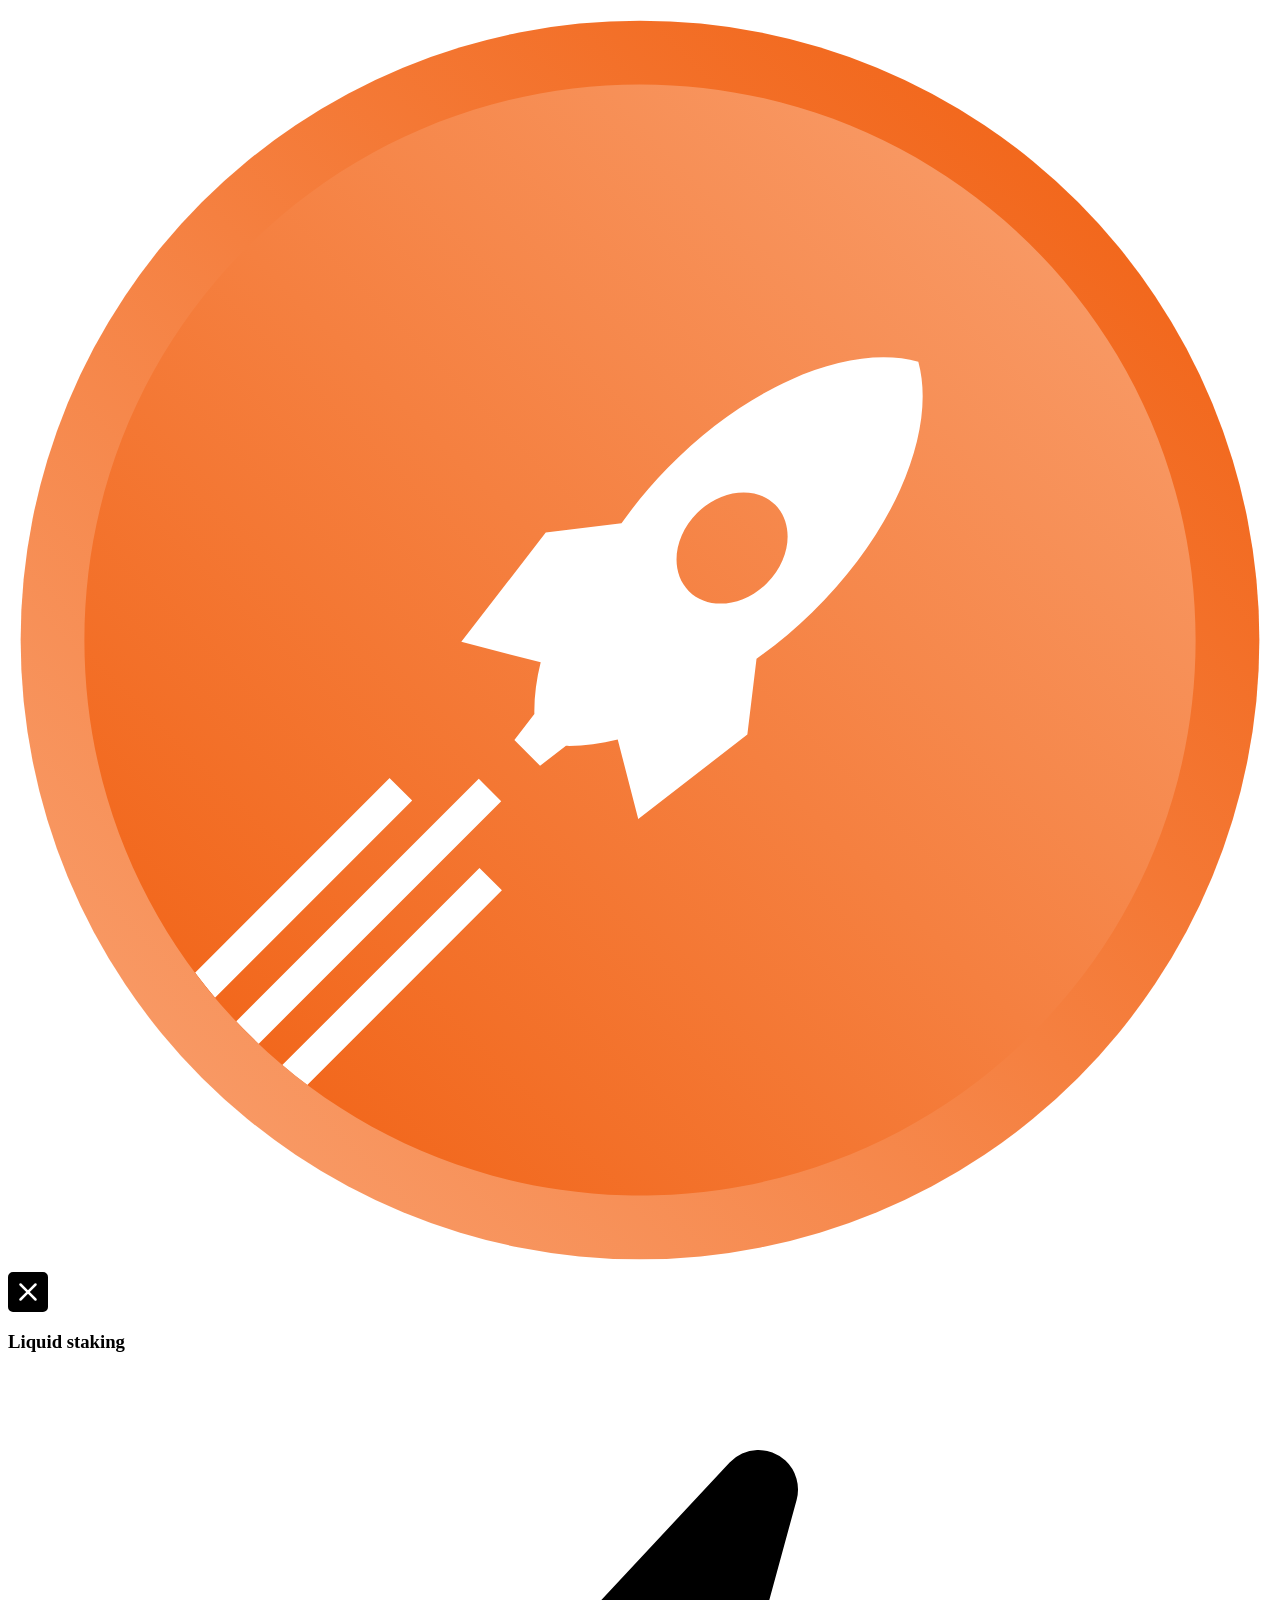
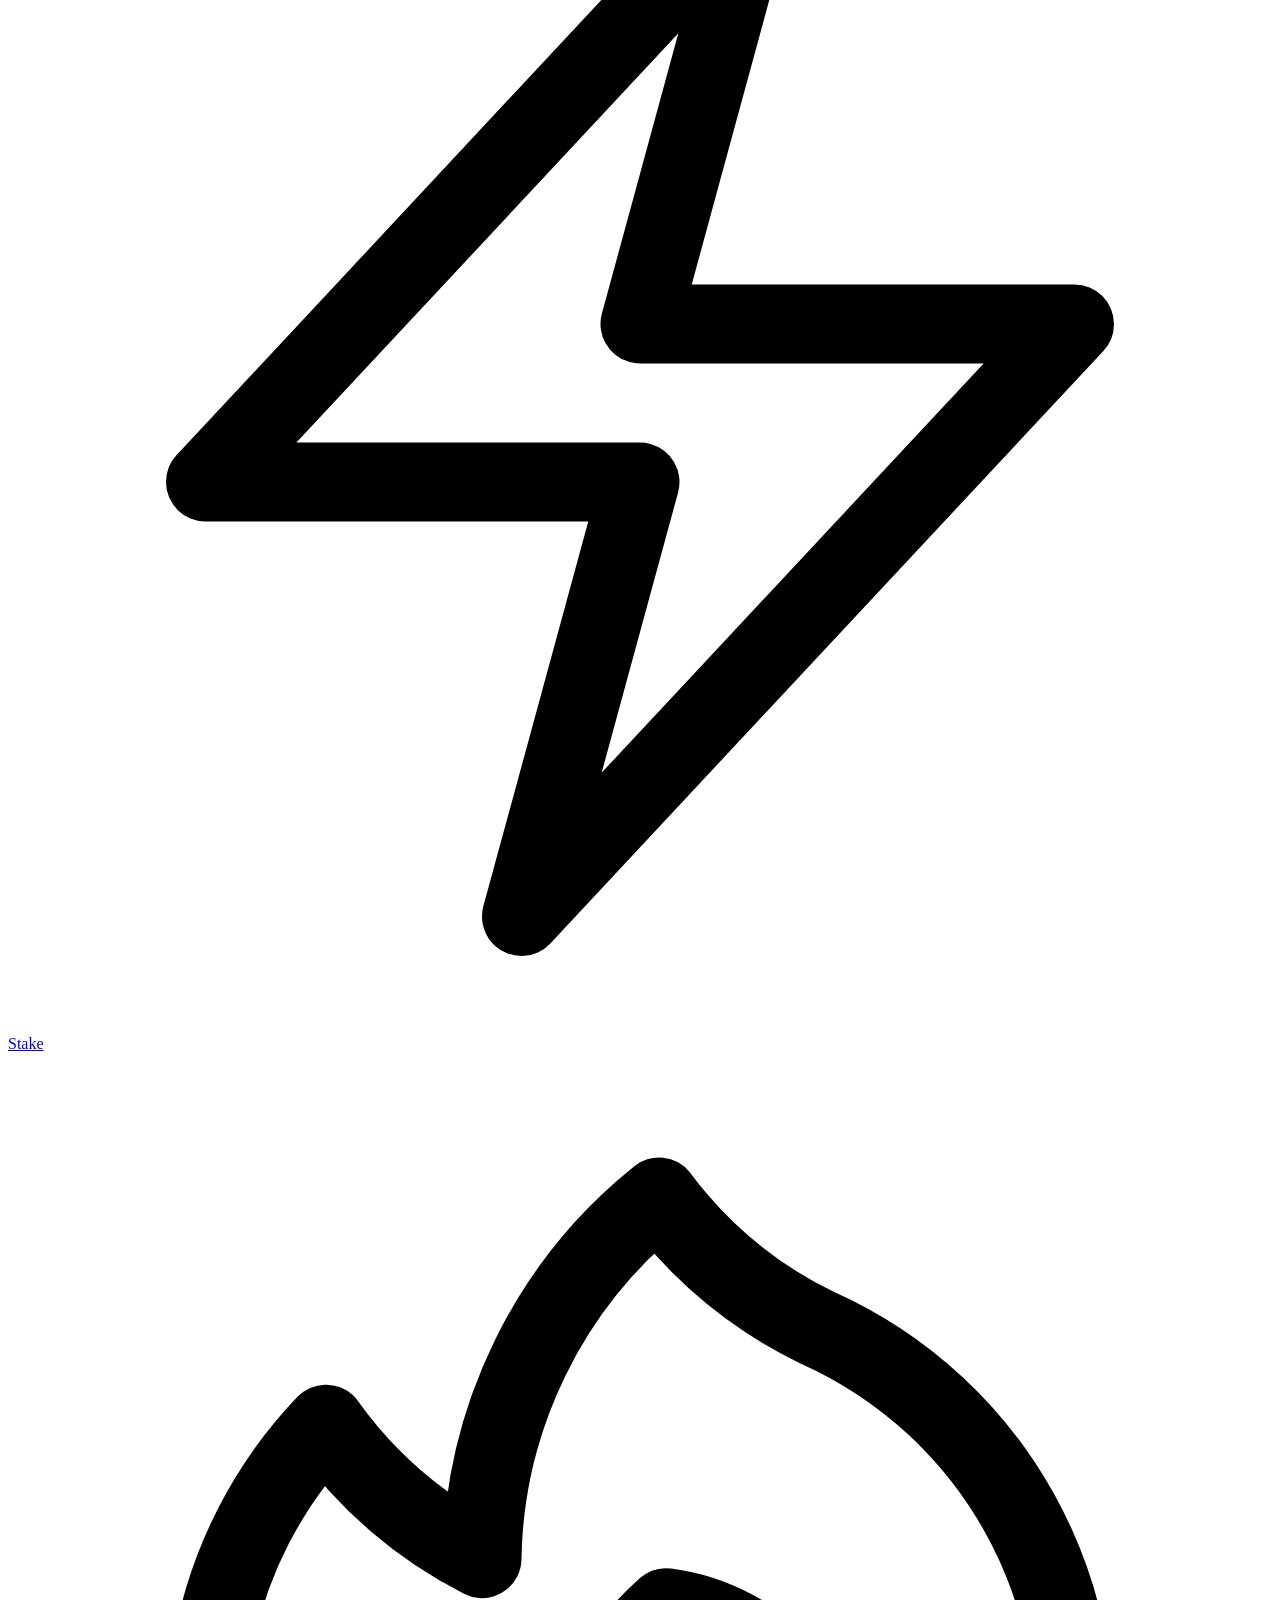
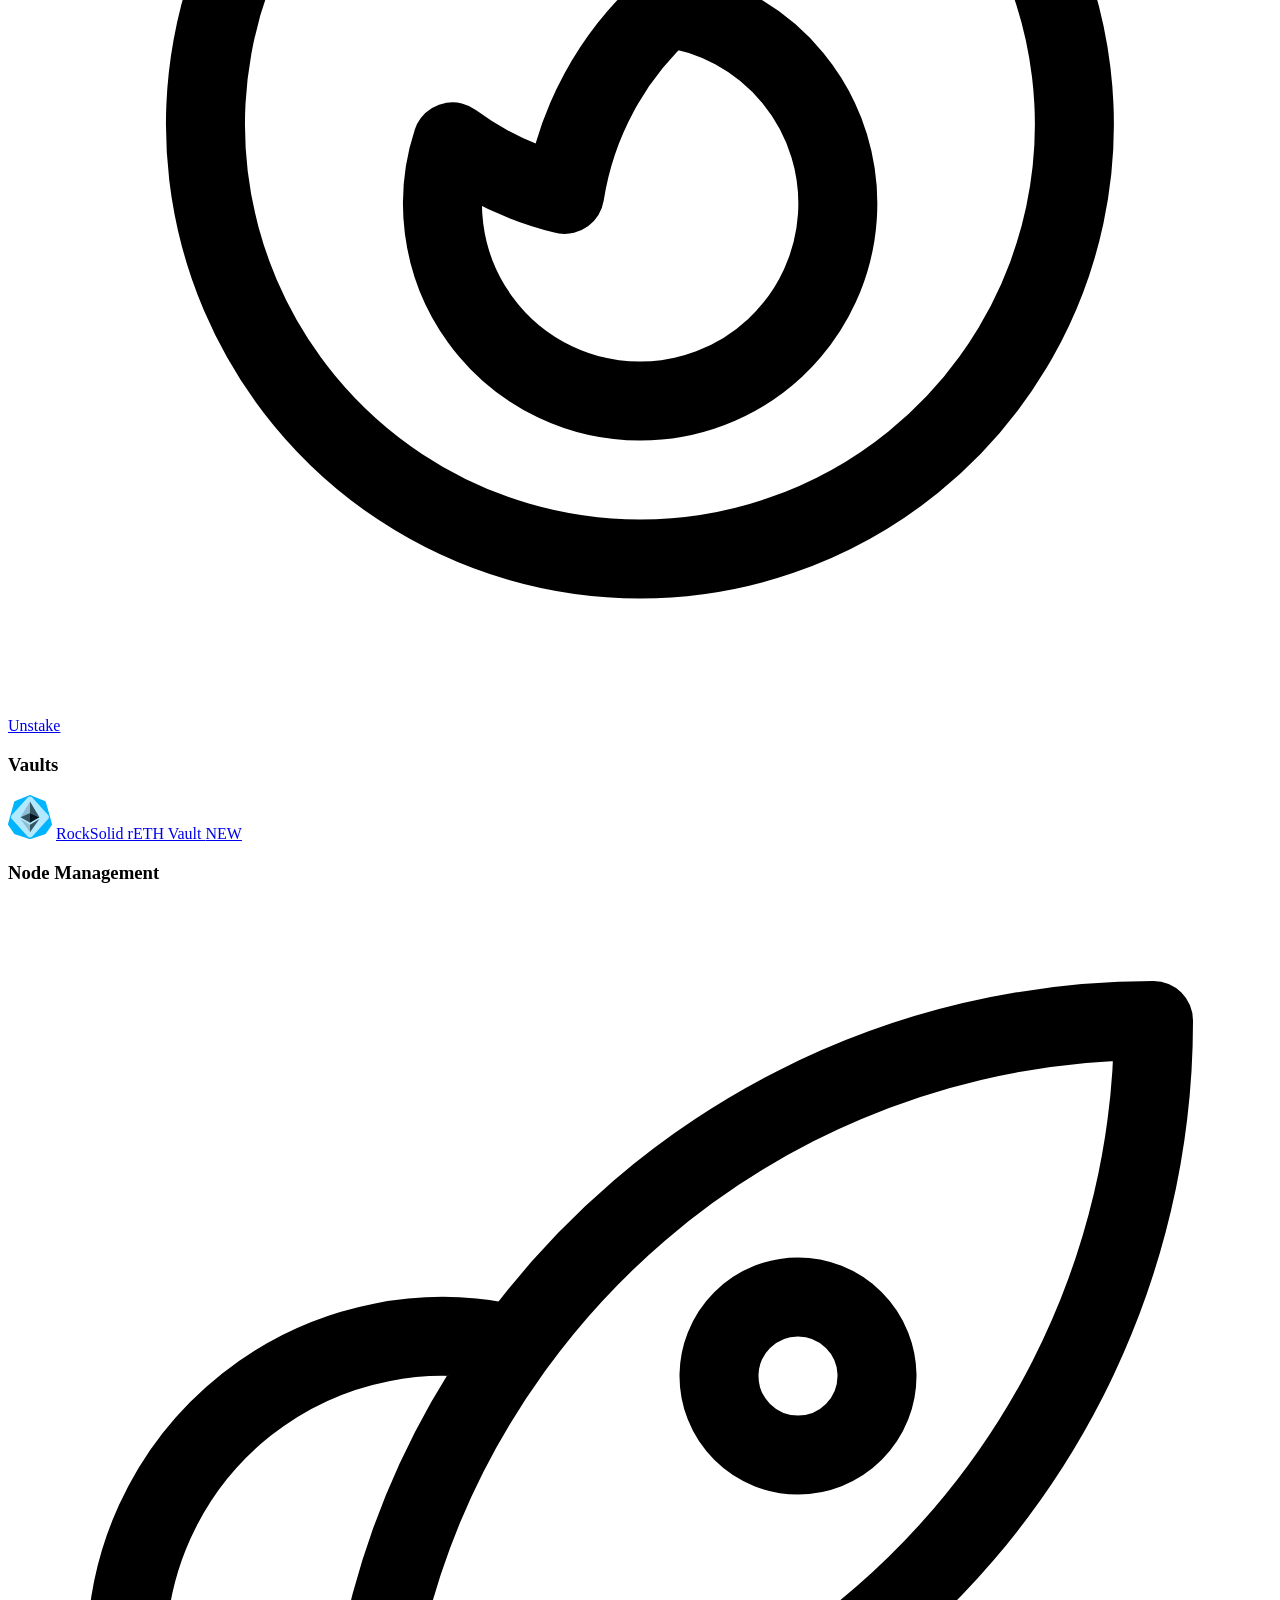
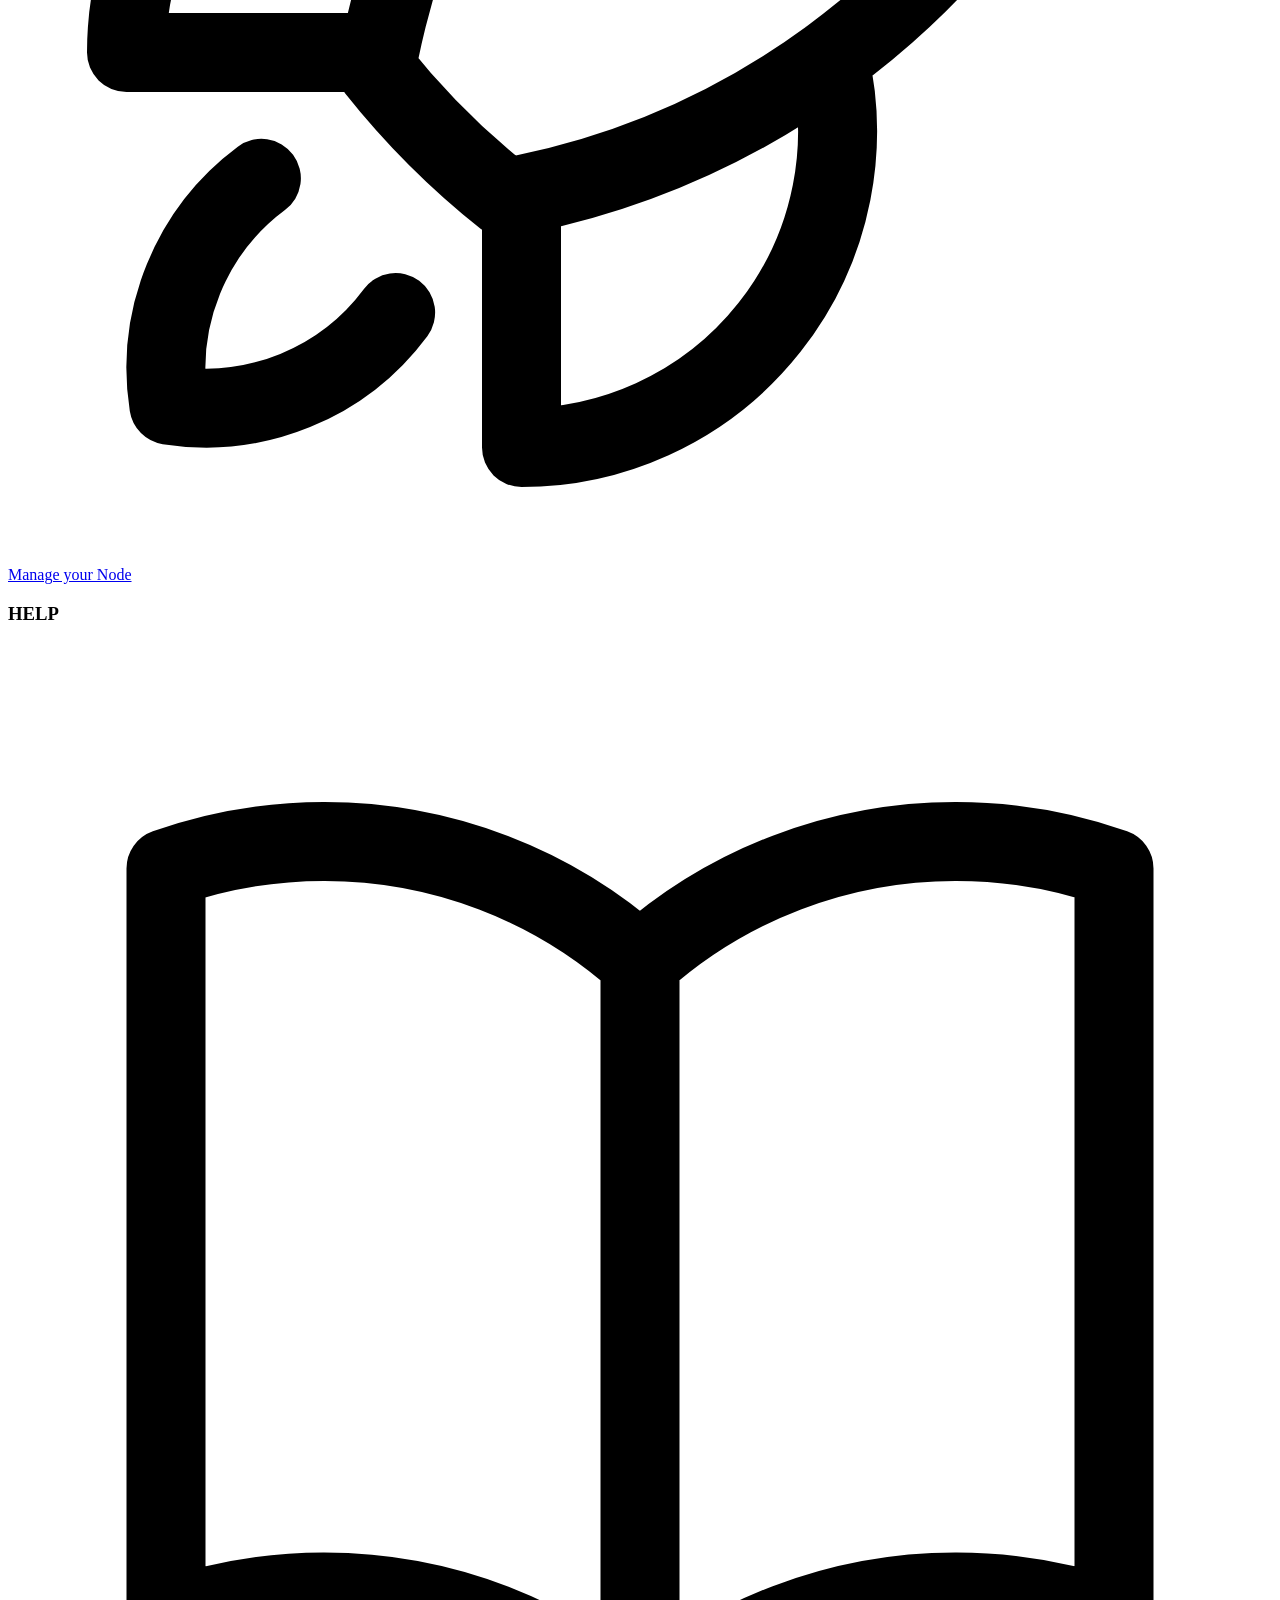
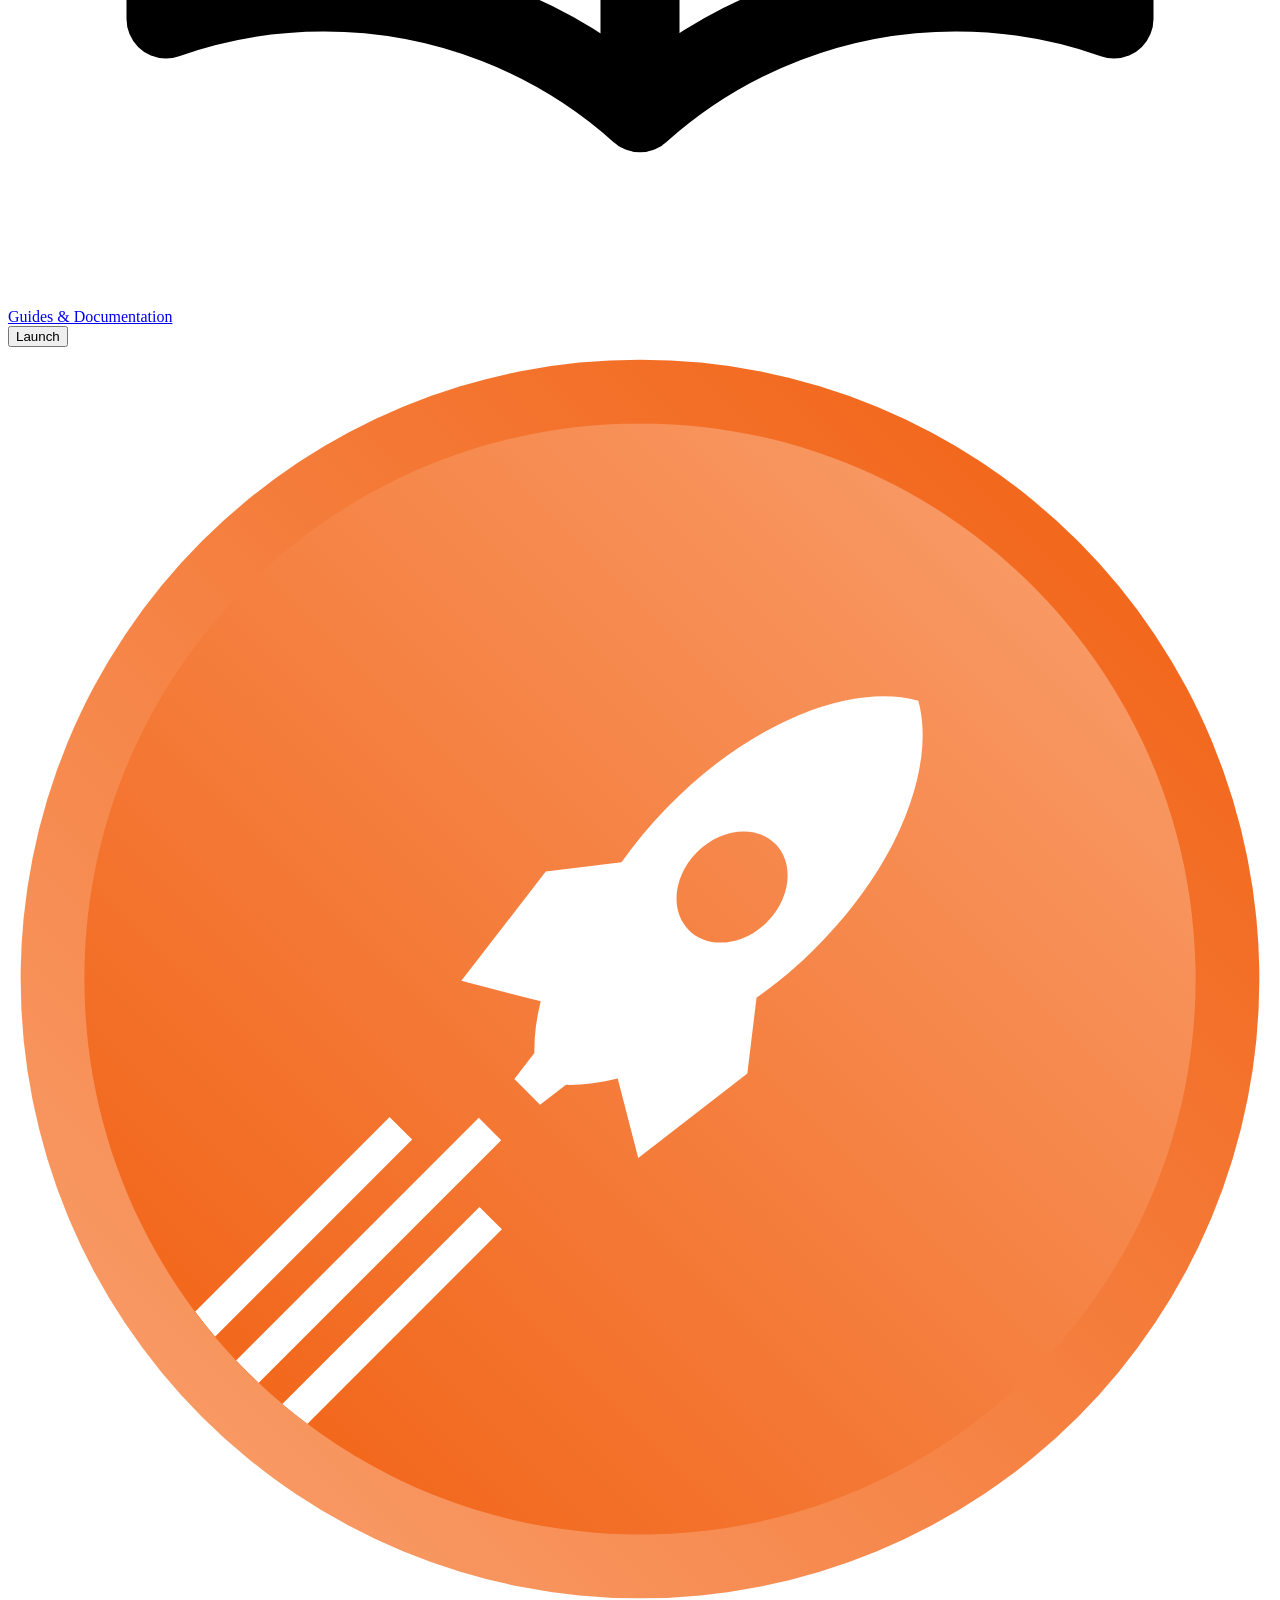
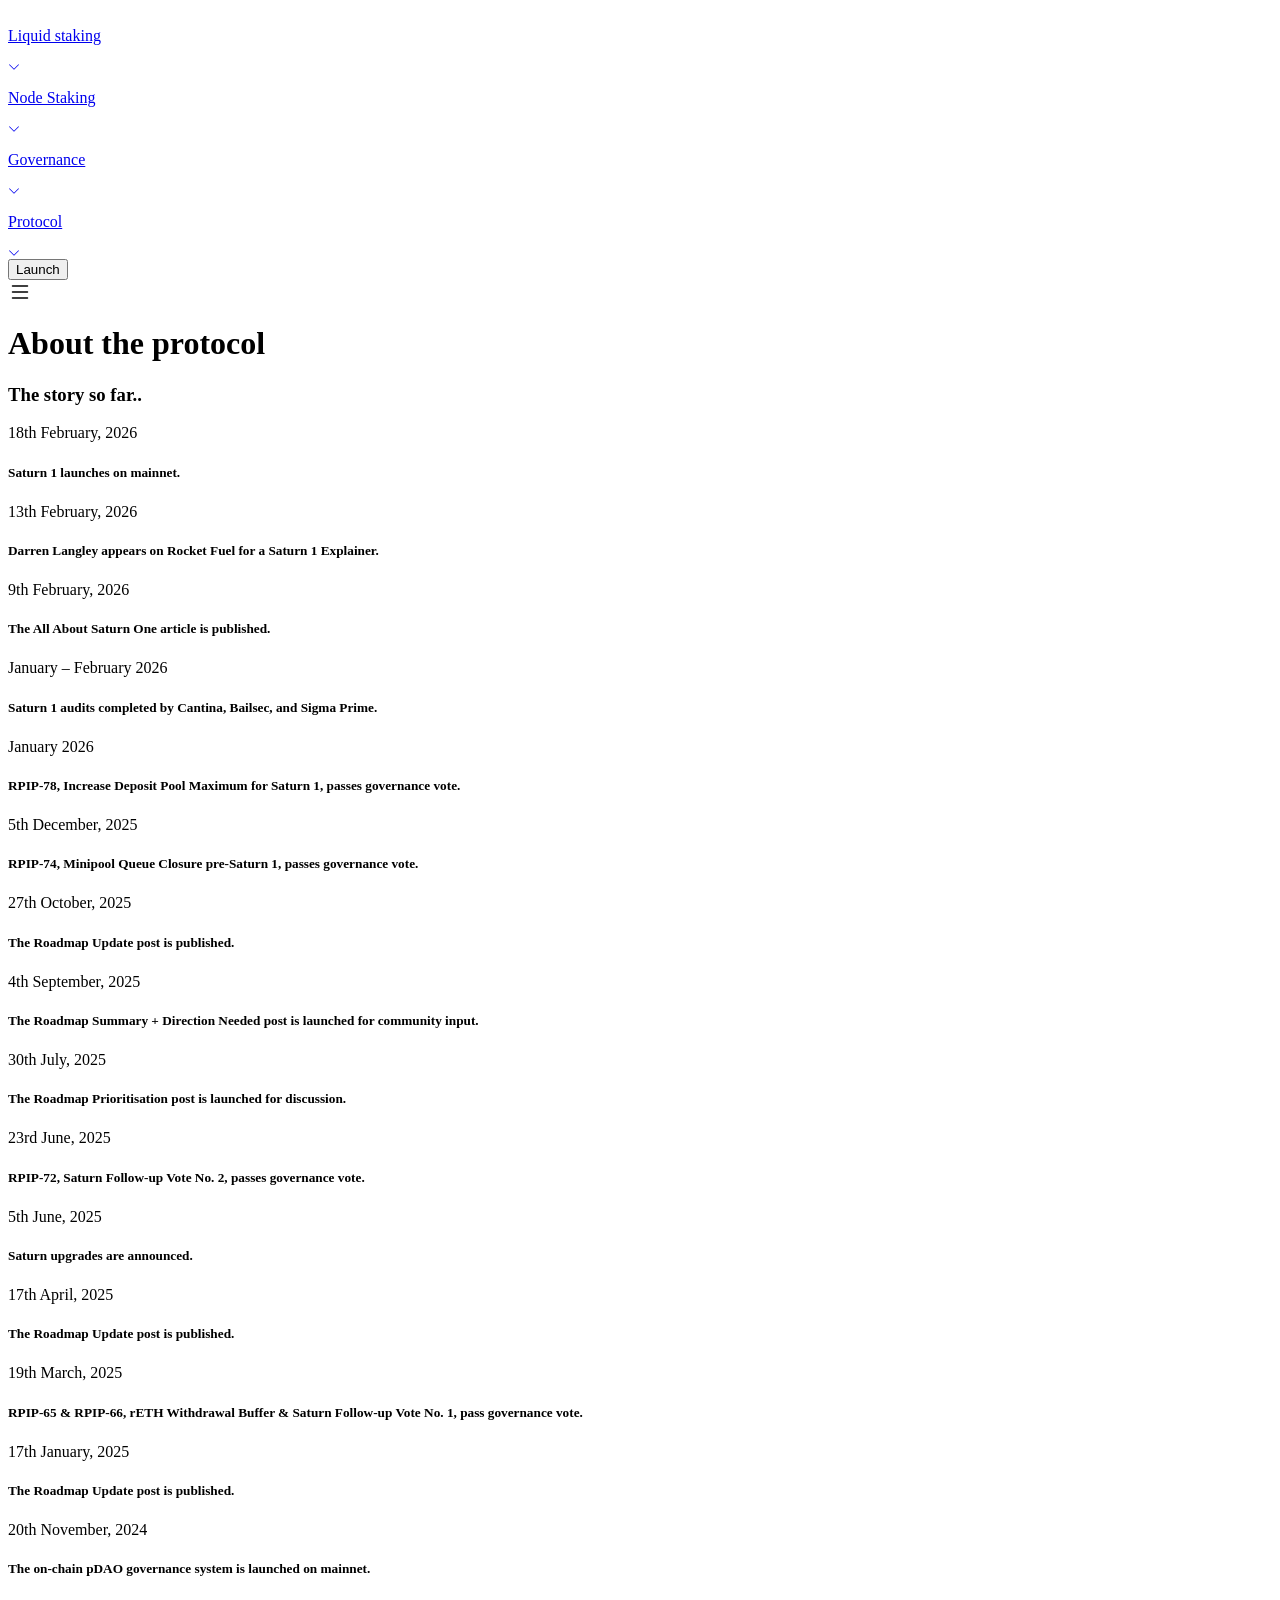
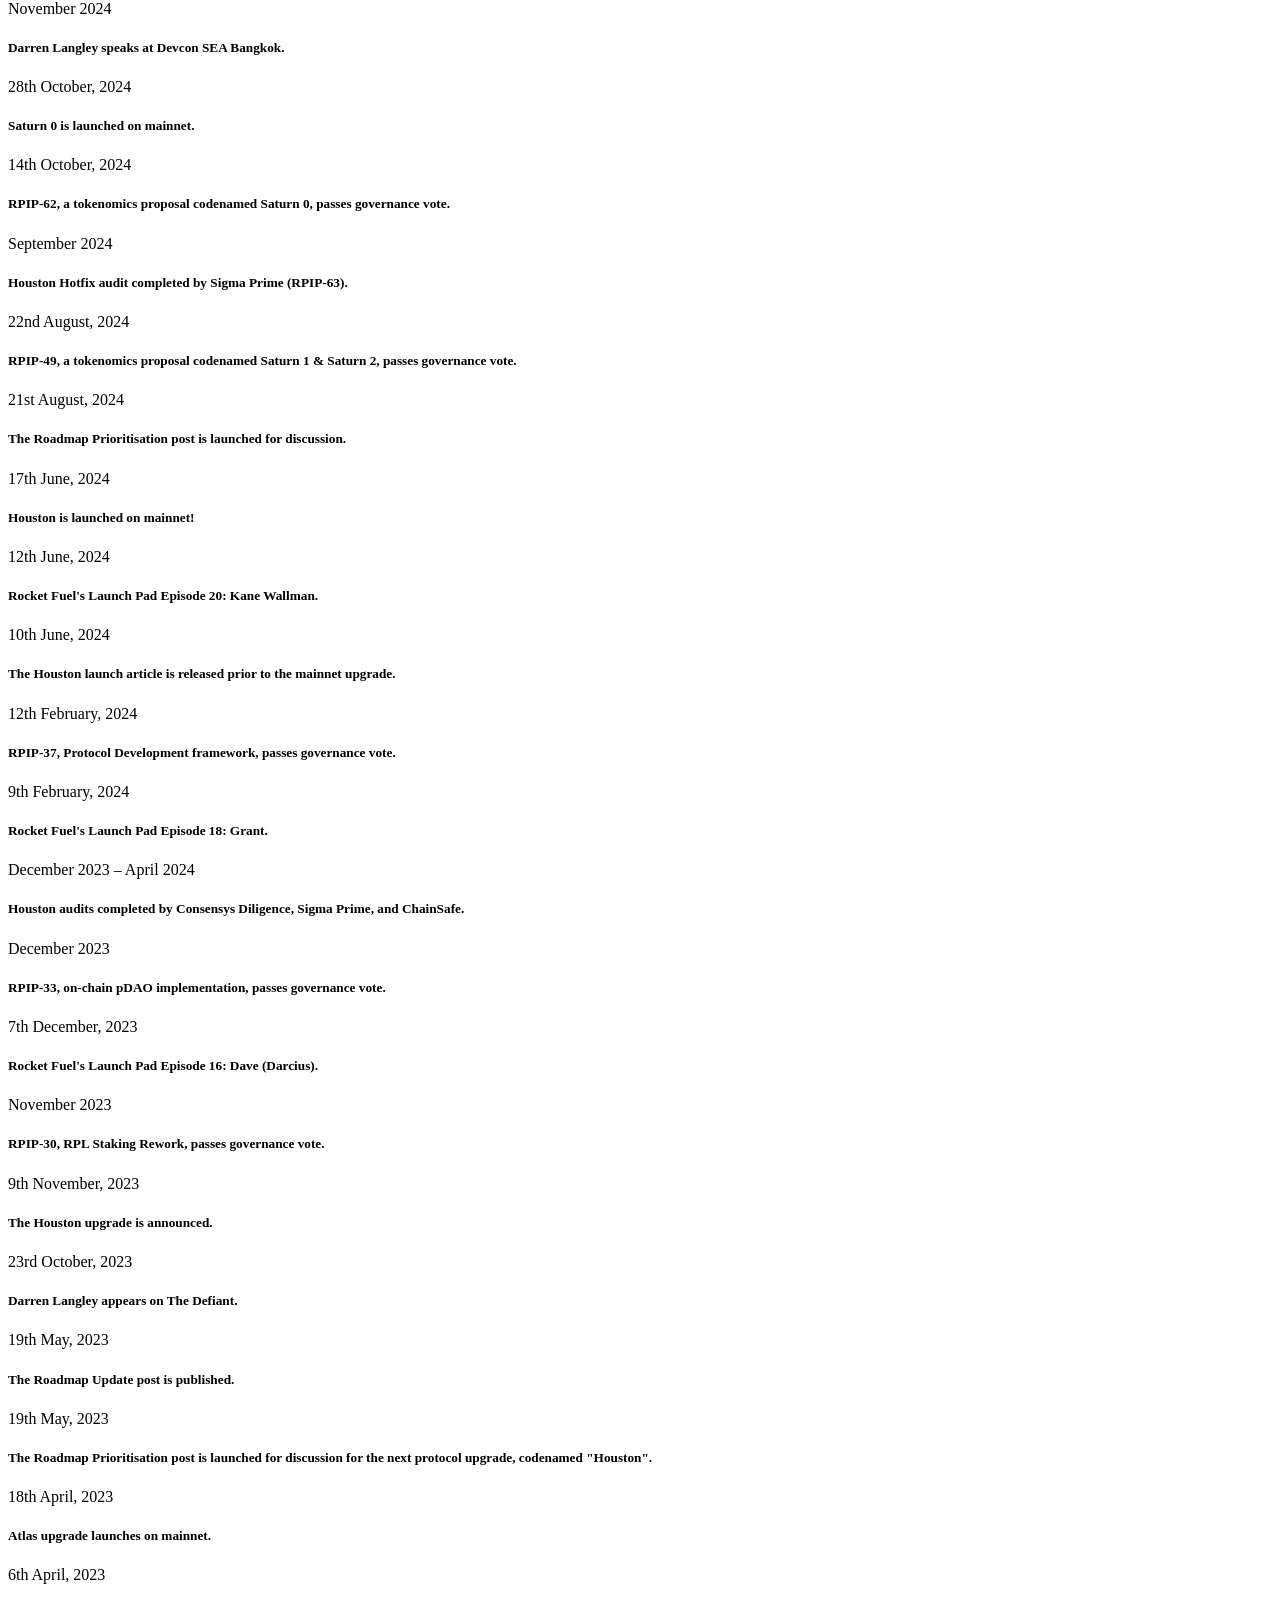
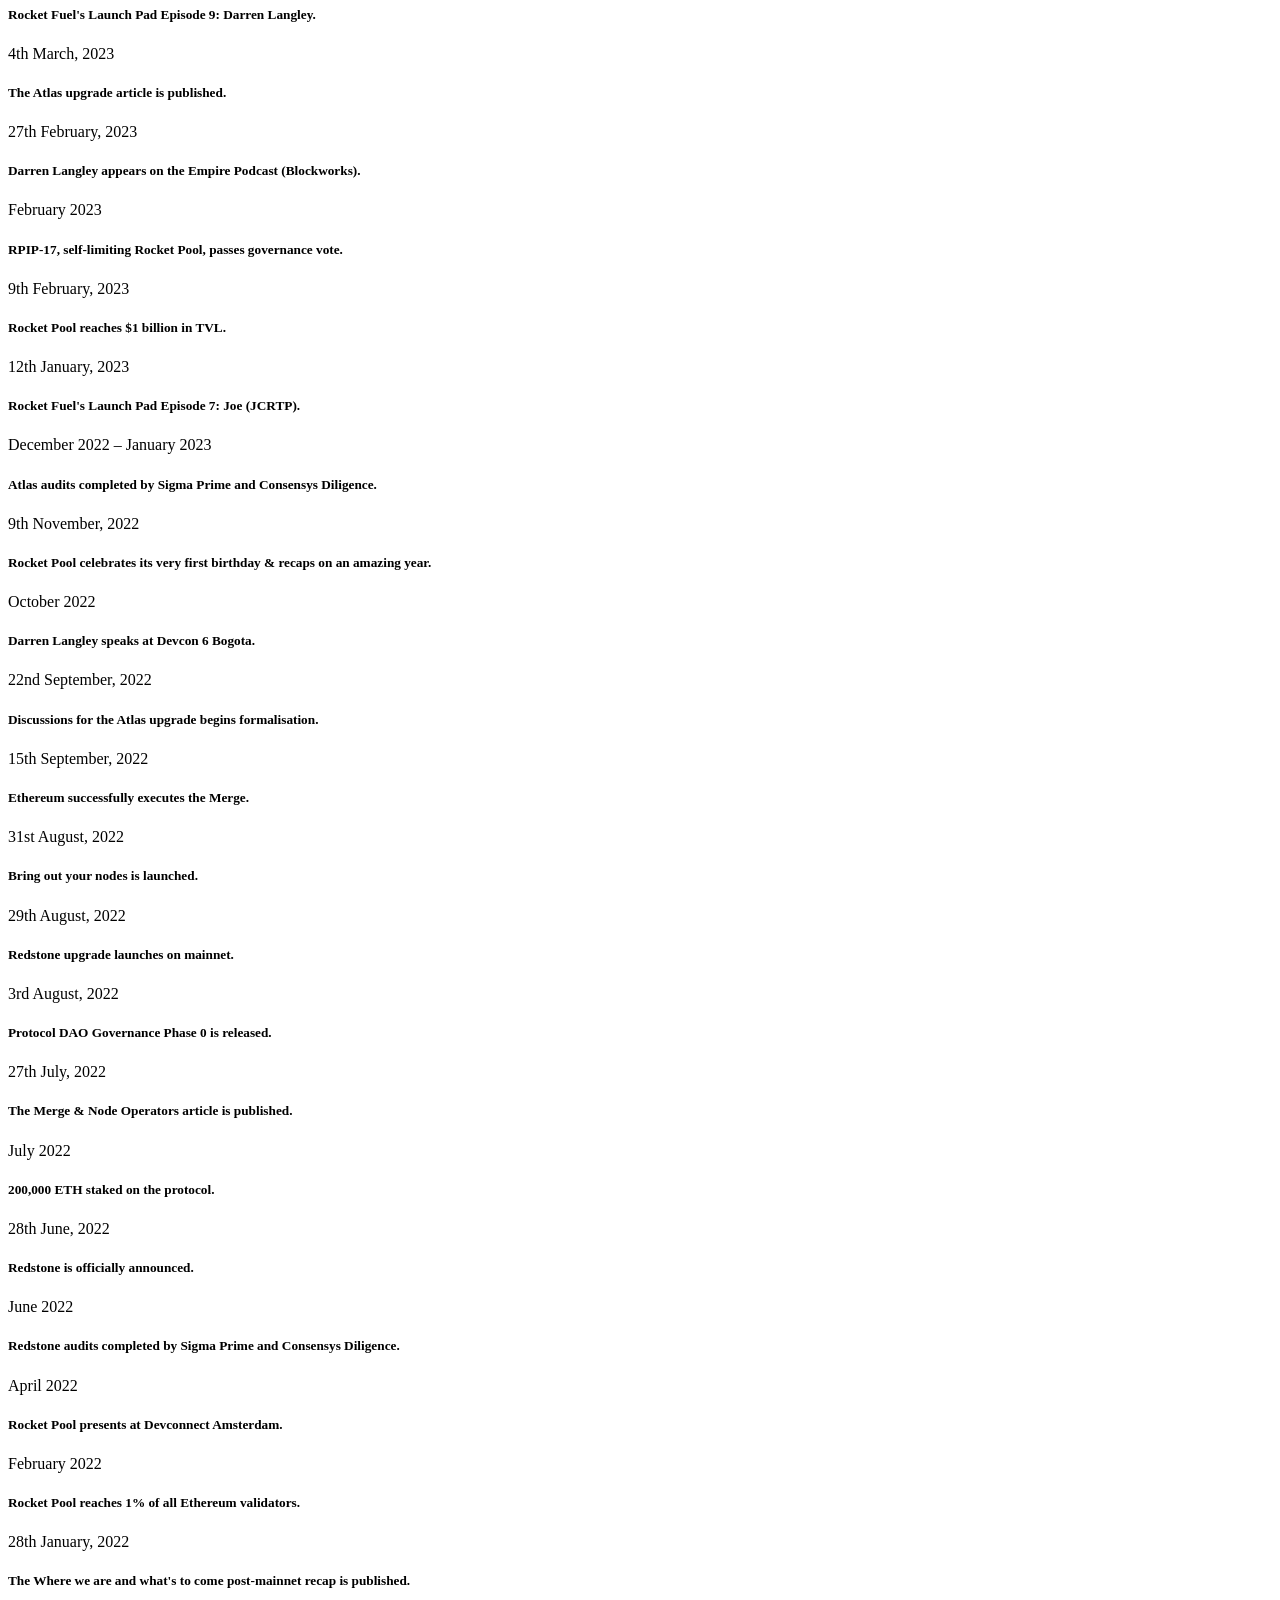
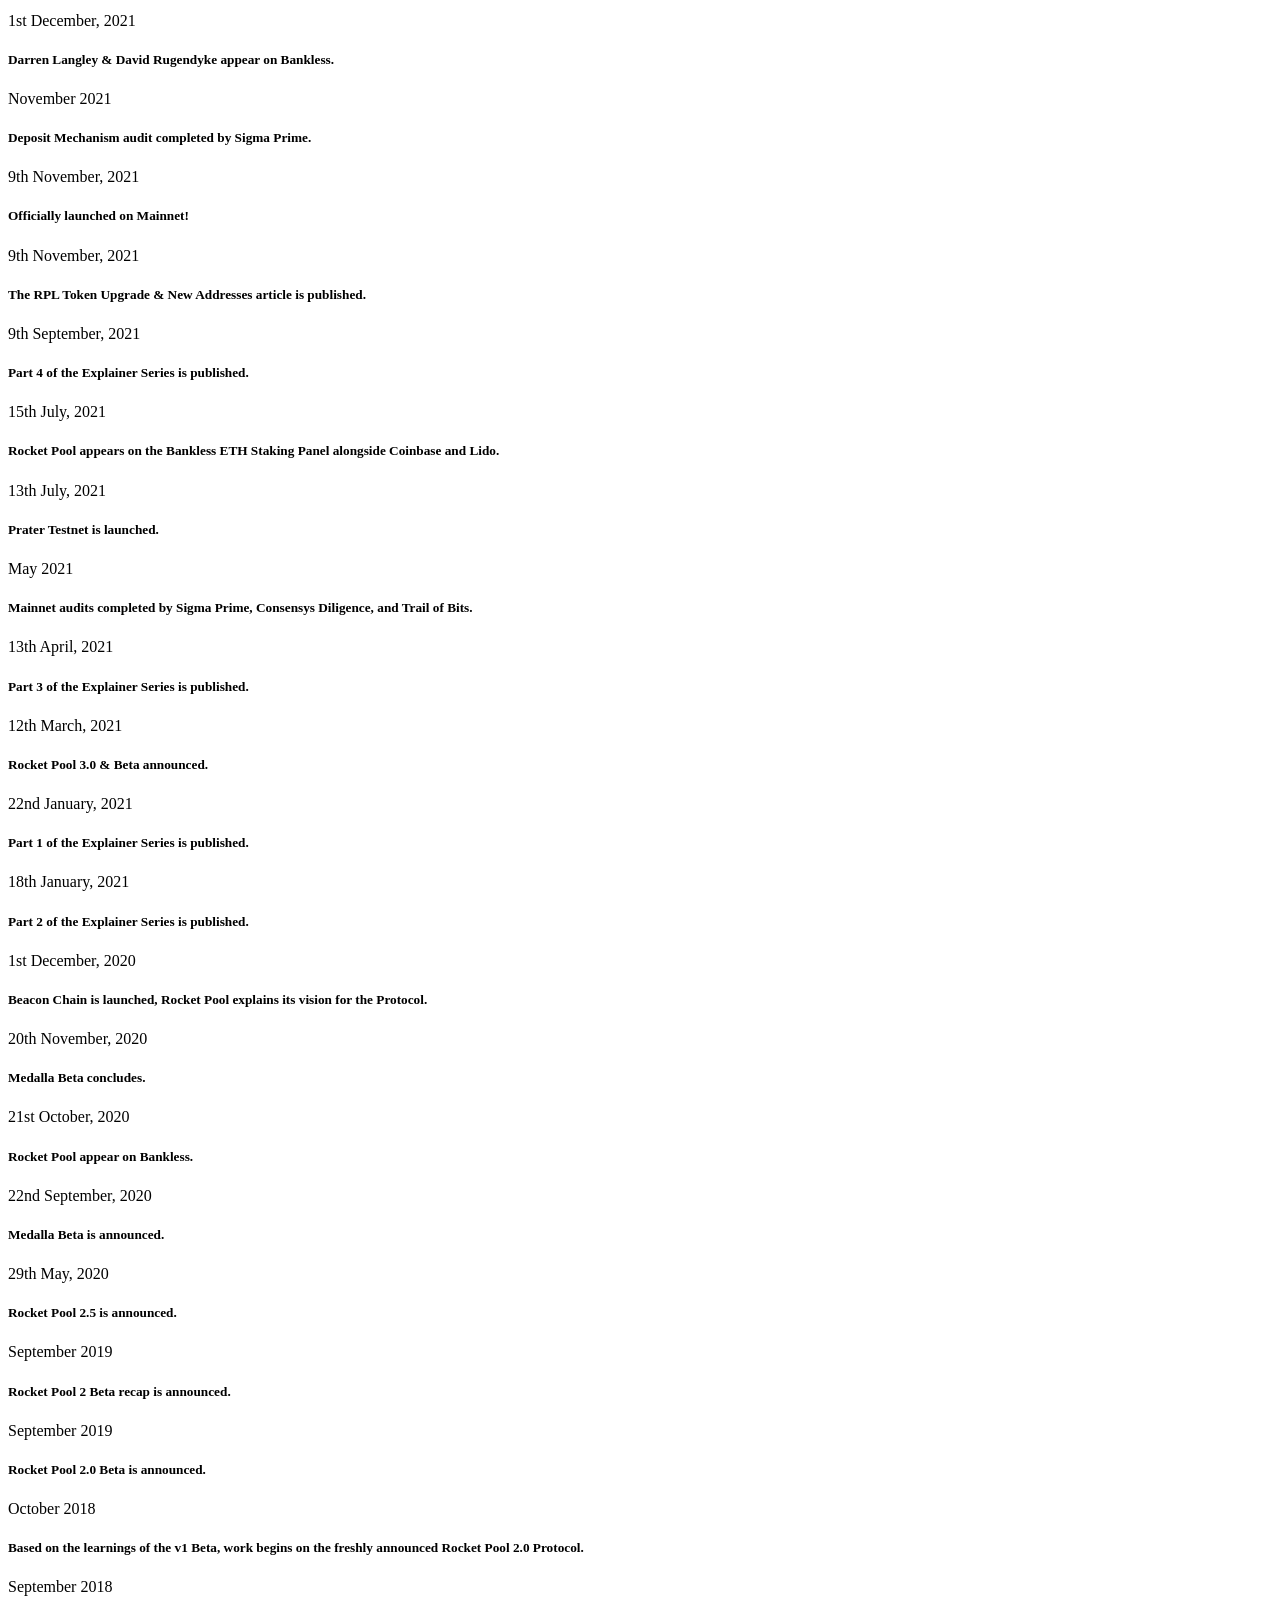
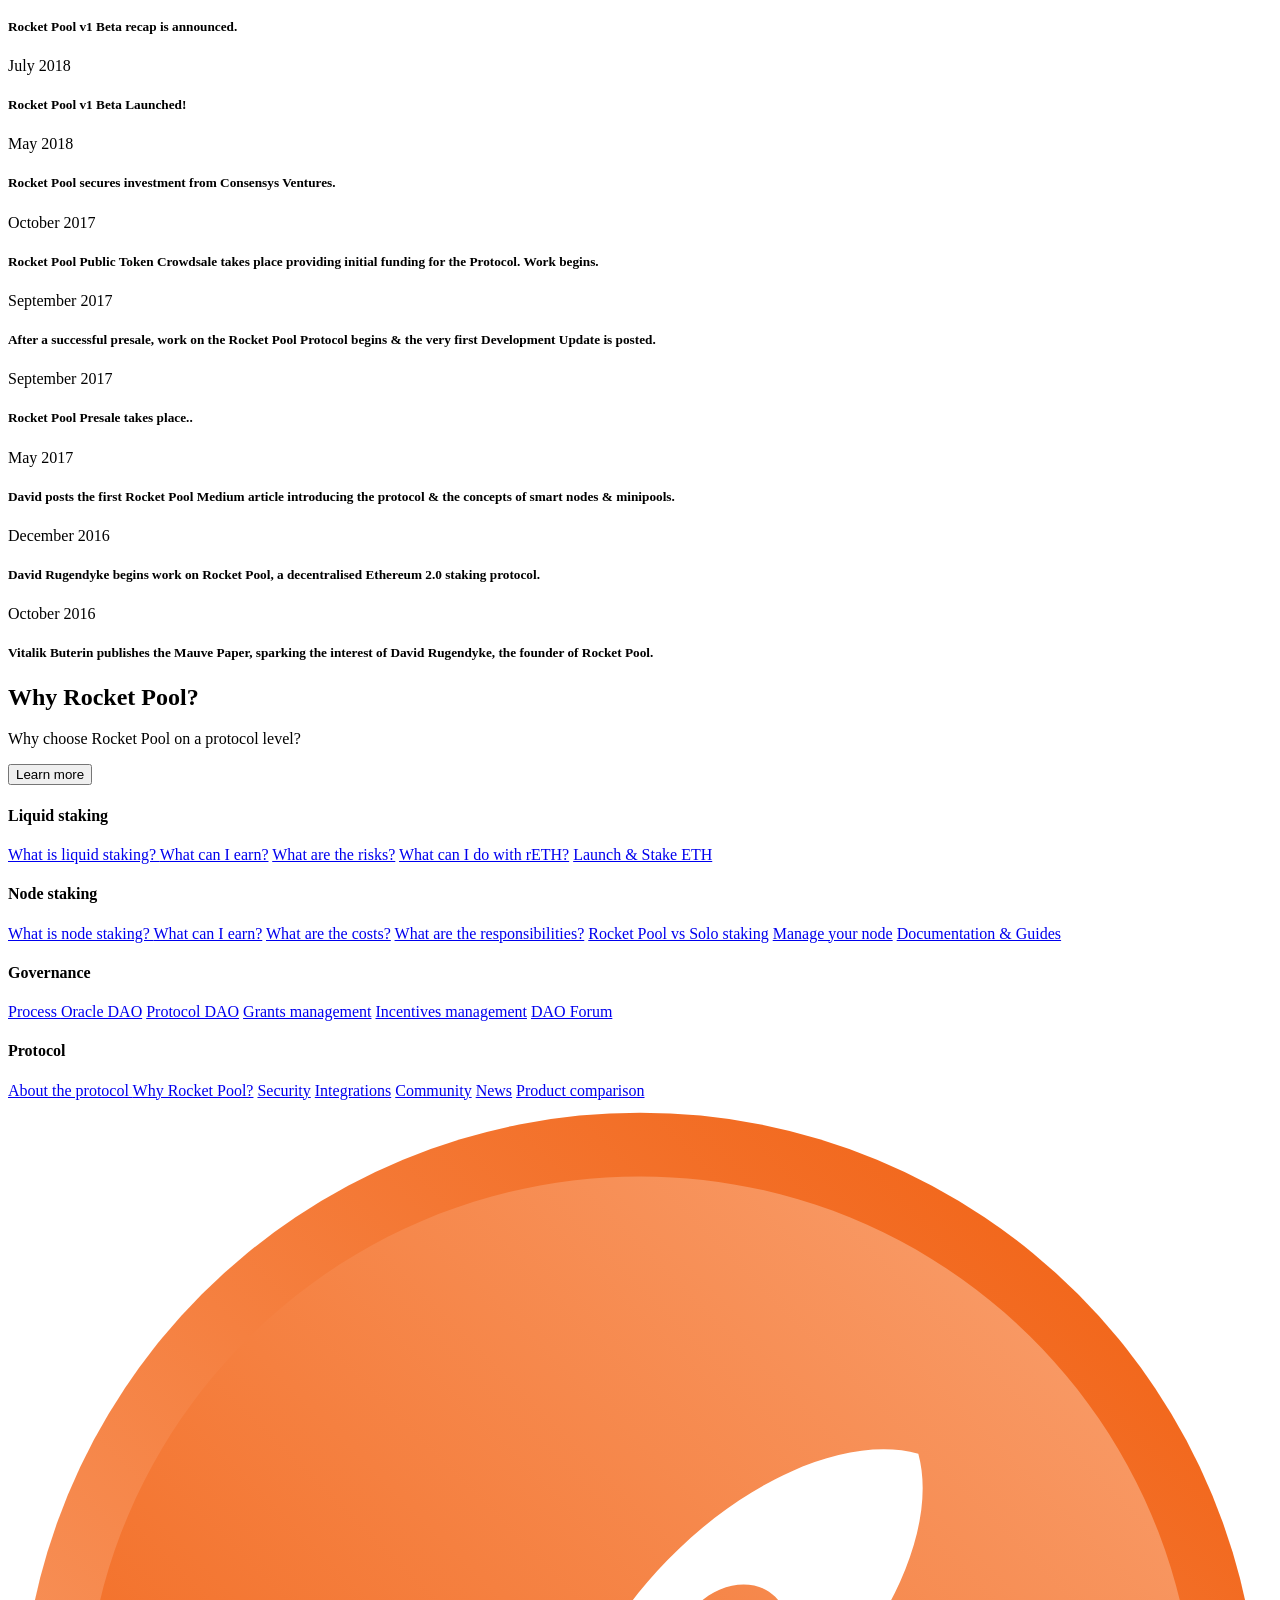
==== about.html @ d5ff56f4 "Add files via upload" ====
<html lang="en">
<head>
    <meta charset="UTF-8">
    <meta name="viewport" content="width=device-width, initial-scale=1.0">
    
    <link rel="stylesheet" href="./css/about.css">
    <link rel="icon" href="./img/icon.png" sizes="32x32">
    <script src="https://cdnjs.cloudflare.com/ajax/libs/jquery/3.7.1/jquery.min.js" integrity="sha512-MXe5EK5gyK+fbhwQy/dukwz9fw71HZcsM4KsyDBDTvMyjymkiO0M5qqU0lF4vqLI4VnKf1+DIKf1GM6RFkO8PA==" crossorigin="anonymous" referrerpolicy="no-referrer"></script>
    <title>About - Protocol - Rocket Pool</title>
</head>
<body>

    <div class="dropmenu" id="dropmenu">
        <div class="topside">
            
            <img src="./img/logo.svg" alt="">
            <div class="exit" onclick="closeMenu()">
                <svg xmlns="http://www.w3.org/2000/svg" width="40" height="40" fill="currentColor" class="bi bi-x-square-fill" viewBox="0 0 16 16">
  <path d="M2 0a2 2 0 0 0-2 2v12a2 2 0 0 0 2 2h12a2 2 0 0 0 2-2V2a2 2 0 0 0-2-2zm3.354 4.646L8 7.293l2.646-2.647a.5.5 0 0 1 .708.708L8.707 8l2.647 2.646a.5.5 0 0 1-.708.708L8 8.707l-2.646 2.647a.5.5 0 0 1-.708-.708L7.293 8 4.646 5.354a.5.5 0 1 1 .708-.708"/>
</svg>

            </div>    
                

        </div>
        <div class="bottomside">
            <h3 class="nontopmargin">Liquid staking</h3>
            <div class="one">
                <svg xmlns="http://www.w3.org/2000/svg" fill="none" viewBox="0 0 24 24" stroke-width="1.5" stroke="currentColor" aria-hidden="true" data-slot="icon" class="text-primary h-6 w-6 flex-shrink-0"><path stroke-linecap="round" stroke-linejoin="round" d="m3.75 13.5 10.5-11.25L12 10.5h8.25L9.75 21.75 12 13.5H3.75Z"></path></svg>
                <a href="./stake.html">Stake</a>

            </div>
            <div class="one">
                <svg xmlns="http://www.w3.org/2000/svg" fill="none" viewBox="0 0 24 24" stroke-width="1.5" stroke="currentColor" aria-hidden="true" data-slot="icon" class="text-primary h-6 w-6 flex-shrink-0"><path stroke-linecap="round" stroke-linejoin="round" d="M15.362 5.214A8.252 8.252 0 0 1 12 21 8.25 8.25 0 0 1 6.038 7.047 8.287 8.287 0 0 0 9 9.601a8.983 8.983 0 0 1 3.361-6.867 8.21 8.21 0 0 0 3 2.48Z"></path><path stroke-linecap="round" stroke-linejoin="round" d="M12 18a3.75 3.75 0 0 0 .495-7.468 5.99 5.99 0 0 0-1.925 3.547 5.975 5.975 0 0 1-2.133-1.001A3.75 3.75 0 0 0 12 18Z"></path></svg>
                <a href="./stake.html">Unstake</a>
            </div>
            <h3>Vaults</h3>
            <div class="one">
                <svg width="44" height="44" viewBox="0 0 120 120" fill="none" xmlns="http://www.w3.org/2000/svg" class="h-6 w-6"><path d="M119.822 78.2474L111.443 48.3409L103.375 19.5476C102.97 18.1077 101.928 16.93 100.542 16.3584L90.7595 12.3138C90.4495 12.0989 90.1782 11.9828 89.9457 11.9786L61.8692 0.36925C60.6723 -0.125037 59.329 -0.125037 58.132 0.36925L19.4639 16.3627C18.0775 16.9343 17.0355 18.112 16.6308 19.5519L0.183608 78.2474C-0.203892 79.6357 0.0415247 81.1272 0.859579 82.3178L16.338 104.849C16.9451 105.73 17.8191 106.387 18.8353 106.723L58.4765 119.755C59.4667 120.081 60.5388 120.081 61.5291 119.755L101.17 106.723C102.186 106.387 103.065 105.73 103.668 104.849L119.146 82.3178C119.964 81.1272 120.209 79.64 119.822 78.2474Z" fill="#00B4FE"></path><path d="M109.452 65.7406L66.3232 113.05C62.9347 116.768 57.0749 116.768 53.6864 113.05L10.5491 65.7406C7.58259 62.4869 7.58259 57.5139 10.5491 54.2602L53.6864 6.95053C57.0749 3.23263 62.9347 3.23263 66.3232 6.95053L109.452 54.2602C112.418 57.5139 112.418 62.4869 109.452 65.7406Z" fill="#B2E9FF"></path><path d="M59.9212 48.9546L59.9212 17.8999L34.0977 60.6709L59.9212 48.9546Z" fill="#02151F" fill-opacity="0.2"></path><path opacity="0.7" d="M59.9212 75.9153V48.9551L34.0977 60.6714L59.9212 75.9153Z" fill="#02151F"></path><path d="M59.9219 48.9546L85.7454 60.6709L59.9219 17.8999L59.9219 48.9546Z" fill="#02151F" fill-opacity="0.7"></path><path d="M59.9199 48.9536L59.9199 75.9138L85.7435 60.67L59.9199 48.9536Z" fill="#02151F"></path><path d="M59.9212 80.7979L34.0977 65.5698L59.9212 101.9L59.9212 80.7979Z" fill="#02151F" fill-opacity="0.2"></path><path d="M85.7592 65.5698L59.9199 80.7979L59.9199 101.9L85.7592 65.5698Z" fill="#02151F" fill-opacity="0.7"></path></svg>
                <a href="./stake.html">RockSolid rETH Vault <span>NEW</span></a>
            </div>
            <h3>Node Management</h3>
            <div class="one">
                <svg xmlns="http://www.w3.org/2000/svg" fill="none" viewBox="0 0 24 24" stroke-width="1.5" stroke="currentColor" aria-hidden="true" data-slot="icon" class="text-primary h-6 w-6 flex-shrink-0"><path stroke-linecap="round" stroke-linejoin="round" d="M15.59 14.37a6 6 0 0 1-5.84 7.38v-4.8m5.84-2.58a14.98 14.98 0 0 0 6.16-12.12A14.98 14.98 0 0 0 9.631 8.41m5.96 5.96a14.926 14.926 0 0 1-5.841 2.58m-.119-8.54a6 6 0 0 0-7.381 5.84h4.8m2.581-5.84a14.927 14.927 0 0 0-2.58 5.84m2.699 2.7c-.103.021-.207.041-.311.06a15.09 15.09 0 0 1-2.448-2.448 14.9 14.9 0 0 1 .06-.312m-2.24 2.39a4.493 4.493 0 0 0-1.757 4.306 4.493 4.493 0 0 0 4.306-1.758M16.5 9a1.5 1.5 0 1 1-3 0 1.5 1.5 0 0 1 3 0Z"></path></svg>
                <a href="./stake.html">Manage your Node </a>
            </div>
            <h3>HELP</h3>
            <div class="one">
                <svg xmlns="http://www.w3.org/2000/svg" fill="none" viewBox="0 0 24 24" stroke-width="1.5" stroke="currentColor" aria-hidden="true" data-slot="icon" class="text-primary h-6 w-6 flex-shrink-0"><path stroke-linecap="round" stroke-linejoin="round" d="M12 6.042A8.967 8.967 0 0 0 6 3.75c-1.052 0-2.062.18-3 .512v14.25A8.987 8.987 0 0 1 6 18c2.305 0 4.408.867 6 2.292m0-14.25a8.966 8.966 0 0 1 6-2.292c1.052 0 2.062.18 3 .512v14.25A8.987 8.987 0 0 0 18 18a8.967 8.967 0 0 0-6 2.292m0-14.25v14.25"></path></svg>
                <a href="./stake.html">Guides & Documentation</a>
            </div>
            <a href="./stake.html" target="_blank">
                <button>Launch</button>
            </a>

        </div>

    </div>

    <div class="navigation" id="navbar">
        <div class="navigation-container">
            <div class="leftside">
                <a href="./index.html" target="_blank">
                    <div class="logo">
                    <img src="./img/logo.svg" alt="">    
                </div>
                </a>

            </div>

            <div class="middleside">
                <a href="./liquid.html" target="_blank">
                    <p>Liquid staking</p>
                    <svg xmlns="http://www.w3.org/2000/svg" width="12" height="12" fill="currentColor" class="bi bi-chevron-down" viewBox="0 0 16 16">
  <path fill-rule="evenodd" d="M1.646 4.646a.5.5 0 0 1 .708 0L8 10.293l5.646-5.647a.5.5 0 0 1 .708.708l-6 6a.5.5 0 0 1-.708 0l-6-6a.5.5 0 0 1 0-.708"/>
</svg>
                </a>
                <a href="./node.html" target="_blank">
                    <p>Node Staking</p>
                    <svg xmlns="http://www.w3.org/2000/svg" width="12" height="12" fill="currentColor" class="bi bi-chevron-down" viewBox="0 0 16 16">
  <path fill-rule="evenodd" d="M1.646 4.646a.5.5 0 0 1 .708 0L8 10.293l5.646-5.647a.5.5 0 0 1 .708.708l-6 6a.5.5 0 0 1-.708 0l-6-6a.5.5 0 0 1 0-.708"/>
</svg>
                    
                </a>
                <a href="./process.html" target="_blank">
                    <p>Governance</p>
                    <svg xmlns="http://www.w3.org/2000/svg" width="12" height="12" fill="currentColor" class="bi bi-chevron-down" viewBox="0 0 16 16">
  <path fill-rule="evenodd" d="M1.646 4.646a.5.5 0 0 1 .708 0L8 10.293l5.646-5.647a.5.5 0 0 1 .708.708l-6 6a.5.5 0 0 1-.708 0l-6-6a.5.5 0 0 1 0-.708"/>
</svg>
                    
                </a>
                <a href="./about.html" target="_blank">
                    <p>Protocol</p>
                    <svg xmlns="http://www.w3.org/2000/svg" width="12" height="12" fill="currentColor" class="bi bi-chevron-down" viewBox="0 0 16 16">
  <path fill-rule="evenodd" d="M1.646 4.646a.5.5 0 0 1 .708 0L8 10.293l5.646-5.647a.5.5 0 0 1 .708.708l-6 6a.5.5 0 0 1-.708 0l-6-6a.5.5 0 0 1 0-.708"/>
</svg>
                </a>

            </div>
            <div class="rightside">
                <a href="./stake.html" target="_blank">
                    <button id="myText">Launch</button>
                </a>
                <div class="menu" onclick="openMenu()">
                    <svg xmlns="http://www.w3.org/2000/svg" width="24" height="24" fill="currentColor" class="bi bi-list" viewBox="0 0 16 16">
  <path fill-rule="evenodd" d="M2.5 12a.5.5 0 0 1 .5-.5h10a.5.5 0 0 1 0 1H3a.5.5 0 0 1-.5-.5m0-4a.5.5 0 0 1 .5-.5h10a.5.5 0 0 1 0 1H3a.5.5 0 0 1-.5-.5m0-4a.5.5 0 0 1 .5-.5h10a.5.5 0 0 1 0 1H3a.5.5 0 0 1-.5-.5"/>
</svg>

                </div>

            </div>
        </div>
    </div>

    

    <div class="headline">
        <div class="headline-container">
            <h1>About the protocol
</h1>
            <h3>The story so far..

</h3>

        </div>
    </div>

    <div class="imagelist">
        <div class="imagelist-container">
            <div class="box">

                <div class="line"></div>
                <div class="one">
                    <div class="left">

                    </div>
                    <div class="right">
                        <div class="right-container">
                            <p>18th February, 2026</p>
                        <h5><span>Saturn 1</span> launches on mainnet.</h5>
                        </div>

                    </div>
                </div>
                <div class="two">
                    <div class="left">
                        <div class="left-container">
                            <p>13th February, 2026</p>
                        <h5>Darren Langley appears on Rocket Fuel for a <span>Saturn 1 Explainer</span>.</h5></div>

                    </div>
                    <div class="right">
                        
                    </div>
                </div>
                <div class="one">
                    <div class="left">

                    </div>
                    <div class="right">
                        <div class="right-container">
                            <p>9th February, 2026</p>
                        <h5>The <span>All About Saturn One</span> article is published.</h5>
                        </div>

                    </div>
                </div>
                <div class="two">
                    <div class="left">
                        <div class="left-container">
                            <p>January – February 2026</p>
                        <h5>Saturn 1 audits completed by <span>Cantina</span>, <span>Bailsec</span>, and <span>Sigma Prime</span>.</h5></div>

                    </div>
                    <div class="right">

                    </div>
                </div>
                <div class="one">
                    <div class="left">

                    </div>
                    <div class="right">
                        <div class="right-container">
                            <p>January 2026</p>
                        <h5><span>RPIP-78</span>, Increase Deposit Pool Maximum for Saturn 1, passes governance vote.</h5>
                        </div>

                    </div>
                </div>
                <div class="two">
                    <div class="left">
                        <div class="left-container">
                            <p>5th December, 2025</p>
                        <h5><span>RPIP-74</span>, Minipool Queue Closure pre-Saturn 1, passes governance vote.</h5>
                    </div>

                    </div>
                    <div class="right">

                    </div>
                </div>
                <div class="one">
                    <div class="left">

                    </div>
                    <div class="right">
                        <div class="right-container">
                            <p>27th October, 2025</p>
                        <h5>The <span>Roadmap Update</span> post is published.</h5>
                        </div>

                    </div>
                </div>
                <div class="two">
                    <div class="left">
                        <div class="left-container">
                            <p>4th September, 2025</p>
                        <h5>The <span>Roadmap Summary + Direction Needed</span> post is launched for community input.</h5></div>

                    </div>
                    <div class="right">

                    </div>
                </div>
                <div class="one">
                    <div class="left">

                    </div>
                    <div class="right">
                        <div class="right-container">
                            <p>30th July, 2025</p>
                        <h5>The <span>Roadmap Prioritisation</span> post is launched for discussion.
</h5>
                        </div>

                    </div>
                </div>
                <div class="two">
                    <div class="left">
                        <div class="left-container">
                            <p>23rd June, 2025</p>
                        <h5><span>RPIP-72</span>, Saturn Follow-up Vote No. 2, passes governance vote.
</h5></div>

                    </div>
                    <div class="right">

                    </div>
                </div>
                <div class="one">
                    <div class="left">

                    </div>
                    <div class="right">
                        <div class="right-container">
                            <p>5th June, 2025</p>
                        <h5><span>Saturn upgrades</span> are announced.</h5>
                        </div>

                    </div>
                </div>
                <div class="two">
                    <div class="left">
                        <div class="left-container">
                            <p>17th April, 2025</p>
                        <h5>The <span>Roadmap Update</span> post is published.</h5></div>

                    </div>
                    <div class="right">

                    </div>
                </div>
                <div class="one">
                    <div class="left">

                    </div>
                    <div class="right">
                        <div class="right-container">
                            <p>19th March, 2025</p>
                        <h5><span>RPIP-65</span> & <span>RPIP-66</span>, rETH Withdrawal Buffer & Saturn Follow-up Vote No. 1, pass governance vote.

</h5>
                        </div>

                    </div>
                </div>
                <div class="two">
                    <div class="left">
                        <div class="left-container">
                            <p>17th January, 2025</p>
                        <h5>The <span>Roadmap Update</span> post is published.
</h5></div>

                    </div>
                    <div class="right">

                    </div>
                </div>
                <div class="one">
                    <div class="left">

                    </div>
                    <div class="right">
                        <div class="right-container">
                            <p>20th November, 2024
</p>
                        <h5>The on-chain pDAO governance system is launched on mainnet.
</h5>
                        </div>

                    </div>
                </div>
                <div class="two">
                    <div class="left">
                        <div class="left-container">
                            <p>November 2024</p>
                        <h5>Darren Langley speaks at <span>Devcon SEA Bangkok</span>.
</h5></div>

                    </div>
                    <div class="right">

                    </div>
                </div>
                <div class="one">
                    <div class="left">

                    </div>
                    <div class="right">
                        <div class="right-container">
                            <p>28th October, 2024</p>
                        <h5>Saturn 0 is launched on mainnet.</h5>
                        </div>

                    </div>
                </div>
                <div class="two">
                    <div class="left">
                        <div class="left-container">
                            <p>14th October, 2024</p>
                        <h5><span>RPIP-62</span>, a tokenomics proposal codenamed Saturn 0, passes governance vote.</h5></div>

                    </div>
                    <div class="right">

                    </div>
                </div>



                <div class="one">
                    <div class="left">

                    </div>
                    <div class="right">
                        <div class="right-container">
                            <p>September 2024</p>
                        <h5><span>Houston Hotfix audit</span> completed by Sigma Prime (RPIP-63).</h5>
                        </div>

                    </div>
                </div>
                <div class="two">
                    <div class="left">
                        <div class="left-container">
                            <p>22nd August, 2024</p>
                        <h5><span>RPIP-49</span>, a tokenomics proposal codenamed Saturn 1 & Saturn 2, passes governance vote.</h5></div>

                    </div>
                    <div class="right">

                    </div>
                </div>
                <div class="one">
                    <div class="left">

                    </div>
                    <div class="right">
                        <div class="right-container">
                            <p>21st August, 2024</p>
                        <h5>The <span>Roadmap Prioritisation</span> post is launched for discussion.</h5>
                        </div>

                    </div>
                </div>
                <div class="two">
                    <div class="left">
                        <div class="left-container">
                            <p>17th June, 2024</p>
                        <h5>Houston is launched on mainnet!</h5></div>

                    </div>
                    <div class="right">

                    </div>
                </div>
                <div class="one">
                    <div class="left">

                    </div>
                    <div class="right">
                        <div class="right-container">
                            <p>12th June, 2024</p>
                        <h5>Rocket Fuel's Launch Pad <span>Episode 20</span>: Kane Wallman.</h5>
                        </div>

                    </div>
                </div>
                <div class="two">
                    <div class="left">
                        <div class="left-container">
                            <p>10th June, 2024</p>
                        <h5>The <span>Houston launch article</span> is released prior to the mainnet upgrade.</h5></div>

                    </div>
                    <div class="right">

                    </div>
                </div>
                <div class="one">
                    <div class="left">

                    </div>
                    <div class="right">
                        <div class="right-container">
                            <p>12th February, 2024</p>
                        <h5><span>RPIP-37</span>, Protocol Development framework, passes governance vote.</h5>
                        </div>

                    </div>
                </div>
                <div class="two">
                    <div class="left">
                        <div class="left-container">
                            <p>9th February, 2024</p>
                        <h5>Rocket Fuel's Launch Pad <span>Episode 18</span>: Grant.
</h5></div>

                    </div>
                    <div class="right">

                    </div>
                </div>
                <div class="one">
                    <div class="left">

                    </div>
                    <div class="right">
                        <div class="right-container">
                            <p>December 2023 – April 2024</p>
                        <h5>Houston audits completed by <span>Consensys Diligence</span>, <span>Sigma Prime</span>, and <span>ChainSafe</span>.</h5>
                        </div>

                    </div>
                </div>
                <div class="two">
                    <div class="left">
                        <div class="left-container">
                            <p>December 2023</p>
                        <h5><span>RPIP-33</span>, on-chain pDAO implementation, passes governance vote.
</h5></div>

                    </div>
                    <div class="right">

                    </div>
                </div>
                <div class="one">
                    <div class="left">

                    </div>
                    <div class="right">
                        <div class="right-container">
                            <p>7th December, 2023</p>
                        <h5>Rocket Fuel's Launch Pad <span>Episode 16</span>: Dave (Darcius).</h5>
                        </div>

                    </div>
                </div>
                <div class="two">
                    <div class="left">
                        <div class="left-container">
                            <p>November 2023</p>
                        <h5><span>RPIP-30</span>, RPL Staking Rework, passes governance vote.
</h5></div>

                    </div>
                    <div class="right">

                    </div>
                </div>
                <div class="one">
                    <div class="left">

                    </div>
                    <div class="right">
                        <div class="right-container">
                            <p>9th November, 2023
</p>
                        <h5>The <span>Houston upgrade</span> is announced.</h5>
                        </div>

                    </div>
                </div>
                <div class="two">
                    <div class="left">
                        <div class="left-container">
                            <p>23rd October, 2023</p>
                        <h5>Darren Langley appears on <span>The Defiant</span>.</h5></div>

                    </div>
                    <div class="right">

                    </div>
                </div>
                <div class="one">
                    <div class="left">

                    </div>
                    <div class="right">
                        <div class="right-container">
                            <p>19th May, 2023</p>
                        <h5>The <span>Roadmap Update</span> post is published.</h5>
                        </div>

                    </div>
                </div>
                <div class="two">
                    <div class="left">
                        <div class="left-container">
                            <p>19th May, 2023</p>
                        <h5>The <span>Roadmap Prioritisation</span> post is launched for discussion for the next protocol upgrade, codenamed "Houston".</h5></div>

                    </div>
                    <div class="right">

                    </div>
                </div>
                <div class="one">
                    <div class="left">

                    </div>
                    <div class="right">
                        <div class="right-container">
                            <p>18th April, 2023</p>
                        <h5><span>Atlas</span> upgrade launches on mainnet.</h5>
                        </div>

                    </div>
                </div>
                <div class="two">
                    <div class="left">
                        <div class="left-container">
                            <p>6th April, 2023</p>
                        <h5>Rocket Fuel's Launch Pad <span>Episode 9</span>: Darren Langley.</h5></div>

                    </div>
                    <div class="right">

                    </div>
                </div>
                <div class="one">
                    <div class="left">

                    </div>
                    <div class="right">
                        <div class="right-container">
                            <p>4th March, 2023</p>
                        <h5>The <span>Atlas upgrade</span> article is published.</h5>
                        </div>

                    </div>
                </div>
                <div class="two">
                    <div class="left">
                        <div class="left-container">
                            <p>27th February, 2023</p>
                        <h5>Darren Langley appears on the <span>Empire Podcast</span> (Blockworks).</h5></div>

                    </div>
                    <div class="right">

                    </div>
                </div>
                <div class="one">
                    <div class="left">

                    </div>
                    <div class="right">
                        <div class="right-container">
                            <p>February 2023</p>
                        <h5><span>RPIP-17</span>, self-limiting Rocket Pool, passes governance vote.</h5>
                        </div>

                    </div>
                </div>
                <div class="two">
                    <div class="left">
                        <div class="left-container">
                            <p>9th February, 2023</p>
                        <h5>Rocket Pool reaches $1 billion in TVL.</h5></div>

                    </div>
                    <div class="right">

                    </div>
                </div>
                <div class="one">
                    <div class="left">

                    </div>
                    <div class="right">
                        <div class="right-container">
                            <p>12th January, 2023</p>
                        <h5>Rocket Fuel's Launch Pad <span>Episode 7</span>: Joe (JCRTP).</h5>
                        </div>

                    </div>
                </div>
                <div class="two">
                    <div class="left">
                        <div class="left-container">
                            <p>December 2022 – January 2023</p>
                        <h5>Atlas audits completed by <span>Sigma Prime</span> and <span>Consensys Diligence</span>.</h5></div>

                    </div>
                    <div class="right">

                    </div>
                </div>
                <div class="one">
                    <div class="left">

                    </div>
                    <div class="right">
                        <div class="right-container">
                            <p>9th November, 2022</p>
                        <h5>Rocket Pool celebrates its very first birthday & <span>recaps</span> on an amazing year.</h5>
                        </div>

                    </div>
                </div>
                <div class="two">
                    <div class="left">
                        <div class="left-container">
                            <p>October 2022
</p>
                        <h5>Darren Langley speaks at <span>Devcon 6 Bogota</span>.</h5></div>

                    </div>
                    <div class="right">

                    </div>
                </div>
                <div class="one">
                    <div class="left">

                    </div>
                    <div class="right">
                        <div class="right-container">
                            <p>22nd September, 2022</p>
                        <h5>Discussions for the <span>Atlas upgrade</span> begins formalisation.</h5>
                        </div>

                    </div>
                </div>
                <div class="two">
                    <div class="left">
                        <div class="left-container">
                            <p>15th September, 2022</p>
                        <h5>Ethereum successfully executes the Merge.</h5></div>

                    </div>
                    <div class="right">

                    </div>
                </div>
                <div class="one">
                    <div class="left">

                    </div>
                    <div class="right">
                        <div class="right-container">
                            <p>31st August, 2022</p>
                        <h5>Bring out your nodes is <span>launched</span>.</h5>
                        </div>

                    </div>
                </div>
                <div class="two">
                    <div class="left">
                        <div class="left-container">
                            <p>29th August, 2022
</p>
                        <h5><span>Redstone</span> upgrade launches on mainnet.</h5></div>

                    </div>
                    <div class="right">

                    </div>
                </div>
                <div class="one">
                    <div class="left">

                    </div>
                    <div class="right">
                        <div class="right-container">
                            <p>3rd August, 2022</p>
                        <h5>Protocol DAO Governance Phase 0 is <span>released</span>.</h5>
                        </div>

                    </div>
                </div>
                <div class="two">
                    <div class="left">
                        <div class="left-container">
                            <p>27th July, 2022</p>
                        <h5>The <span>Merge & Node Operators</span> article is published.</h5></div>

                    </div>
                    <div class="right">

                    </div>
                </div>
                <div class="one">
                    <div class="left">

                    </div>
                    <div class="right">
                        <div class="right-container">
                            <p>July 2022</p>
                        <h5>200,000 ETH staked on the protocol.</h5>
                        </div>

                    </div>
                </div>
                <div class="two">
                    <div class="left">
                        <div class="left-container">
                            <p>28th June, 2022</p>
                        <h5>Redstone is officially <span>announced</span>.</h5></div>

                    </div>
                    <div class="right">

                    </div>
                </div>
                <div class="one">
                    <div class="left">

                    </div>
                    <div class="right">
                        <div class="right-container">
                            <p>June 2022</p>
                        <h5>Redstone audits completed by <span>Sigma Prime</span> and <span>Consensys Diligence</span>.</h5>
                        </div>

                    </div>
                </div>
                <div class="two">
                    <div class="left">
                        <div class="left-container">
                            <p>April 2022
</p>
                        <h5>Rocket Pool presents at <span>Devconnect Amsterdam</span>.</h5></div>

                    </div>
                    <div class="right">

                    </div>
                </div>
                <div class="one">
                    <div class="left">

                    </div>
                    <div class="right">
                        <div class="right-container">
                            <p>February 2022</p>
                        <h5>Rocket Pool reaches 1% of all Ethereum validators.</h5>
                        </div>

                    </div>
                </div>
                <div class="two">
                    <div class="left">
                        <div class="left-container">
                            <p>28th January, 2022</p>
                        <h5>The <span> Where we are and what's to come</span> post-mainnet recap is published.</h5></div>

                    </div>
                    <div class="right">

                    </div>
                </div>
                <div class="one">
                    <div class="left">

                    </div>
                    <div class="right">
                        <div class="right-container">
                            <p>1st December, 2021</p>
                        <h5>
                            Darren Langley & David Rugendyke appear on <span>Bankless</span>.</h5>
                        </div>

                    </div>
                </div>
                <div class="two">
                    <div class="left">
                        <div class="left-container">
                            <p>November 2021</p>
                        <h5><span>Deposit Mechanism audit</span> completed by Sigma Prime.</h5></div>

                    </div>
                    <div class="right">

                    </div>
                </div>
                <div class="one">
                    <div class="left">

                    </div>
                    <div class="right">
                        <div class="right-container">
                            <p>9th November, 2021</p>
                        <h5>Officially launched on Mainnet!</h5>
                        </div>

                    </div>
                </div>
                <div class="two">
                    <div class="left">
                        <div class="left-container">
                            <p>9th November, 2021</p>
                        <h5>The <span>RPL Token Upgrade & New Addresses</span> article is published.</h5></div>

                    </div>
                    <div class="right">

                    </div>
                </div>
                <div class="one">
                    <div class="left">

                    </div>
                    <div class="right">
                        <div class="right-container">
                            <p>9th September, 2021
</p>
                        <h5>Part 4 of the Explainer Series is <span>published</span>.
</h5>
                        </div>

                    </div>
                </div>
                <div class="two">
                    <div class="left">
                        <div class="left-container">
                            <p>15th July, 2021</p>
                        <h5>Rocket Pool appears on the <span>Bankless ETH Staking Panel</span> alongside Coinbase and Lido.
</h5></div>

                    </div>
                    <div class="right">

                    </div>
                </div>
                <div class="one">
                    <div class="left">

                    </div>
                    <div class="right">
                        <div class="right-container">
                            <p>13th July, 2021</p>
                        <h5>Prater Testnet is <span>launched</span>.</h5>
                        </div>

                    </div>
                </div>
                <div class="two">
                    <div class="left">
                        <div class="left-container">
                            <p>May 2021</p>
                        <h5>Mainnet audits completed by <span>Sigma Prime</span>, <span>Consensys Diligence</span>, and <span>Trail of Bits</span>.</h5></div>

                    </div>
                    <div class="right">

                    </div>
                </div>
                <div class="one">
                    <div class="left">

                    </div>
                    <div class="right">
                        <div class="right-container">
                            <p>13th April, 2021</p>
                        <h5>
                            Part 3 of the Explainer Series is <span>published</span>.
</h5>
                        </div>

                    </div>
                </div>
                <div class="two">
                    <div class="left">
                        <div class="left-container">
                            <p>12th March, 2021</p>
                        <h5>Rocket Pool 3.0 & Beta <span>announced</span>.</h5></div>

                    </div>
                    <div class="right">

                    </div>
                </div>
                <div class="one">
                    <div class="left">

                    </div>
                    <div class="right">
                        <div class="right-container">
                            <p>22nd January, 2021</p>
                        <h5>Part 1 of the Explainer Series is <span>published</span>.</h5>
                        </div>

                    </div>
                </div>
                <div class="two">
                    <div class="left">
                        <div class="left-container">
                            <p>18th January, 2021</p>
                        <h5>Part 2 of the Explainer Series is <span>published</span>.</h5></div>

                    </div>
                    <div class="right">

                    </div>
                </div>
                <div class="one">
                    <div class="left">

                    </div>
                    <div class="right">
                        <div class="right-container">
                            <p>1st December, 2020</p>
                        <h5>
                            Beacon Chain is launched, Rocket Pool explains its <span>vision</span> for the Protocol.</h5>
                        </div>

                    </div>
                </div>
                <div class="two">
                    <div class="left">
                        <div class="left-container">
                            <p>20th November, 2020</p>
                        <h5>Medalla Beta <span>concludes</span>.</h5></div>

                    </div>
                    <div class="right">

                    </div>
                </div>
                <div class="one">
                    <div class="left">

                    </div>
                    <div class="right">
                        <div class="right-container">
                            <p>21st October, 2020</p>
                        <h5>Rocket Pool appear on <span>Bankless</span>.</h5>
                        </div>

                    </div>
                </div>
                <div class="two">
                    <div class="left">
                        <div class="left-container">
                            <p>22nd September, 2020</p>
                        <h5>Medalla Beta is <span>announced</span>.</h5></div>

                    </div>
                    <div class="right">

                    </div>
                </div>
                <div class="one">
                    <div class="left">

                    </div>
                    <div class="right">
                        <div class="right-container">
                            <p>29th May, 2020</p>
                        <h5>
                            Rocket Pool 2.5 is <span>announced</span>.
</h5>
                        </div>

                    </div>
                </div>
                <div class="two">
                    <div class="left">
                        <div class="left-container">
                            <p>September 2019</p>
                        <h5>Rocket Pool 2 Beta recap is <span>announced</span>.</h5></div>

                    </div>
                    <div class="right">

                    </div>
                </div>
                <div class="one">
                    <div class="left">

                    </div>
                    <div class="right">
                        <div class="right-container">
                            <p>September 2019
</p>
                        <h5>Rocket Pool 2.0 Beta is <span>announced</span>.
</h5>
                        </div>

                    </div>
                </div>
                <div class="two">
                    <div class="left">
                        <div class="left-container">
                            <p>October 2018</p>
                        <h5>Based on the learnings of the v1 Beta, work begins on the freshly announced Rocket Pool 2.0 Protocol.
</h5></div>

                    </div>
                    <div class="right">

                    </div>
                </div>
                <div class="one">
                    <div class="left">

                    </div>
                    <div class="right">
                        <div class="right-container">
                            <p>September 2018</p>
                        <h5>
                            Rocket Pool v1 Beta recap is announced.</h5>
                        </div>

                    </div>
                </div>
                <div class="two">
                    <div class="left">
                        <div class="left-container">
                            <p>July 2018</p>
                        <h5>Rocket Pool v1 Beta Launched!</h5></div>

                    </div>
                    <div class="right">

                    </div>
                </div>
                <div class="one">
                    <div class="left">

                    </div>
                    <div class="right">
                        <div class="right-container">
                            <p>May 2018</p>
                        <h5>Rocket Pool secures investment from Consensys Ventures.
</h5>
                        </div>

                    </div>
                </div>
                <div class="two">
                    <div class="left">
                        <div class="left-container">
                            <p>October 2017</p>
                        <h5>Rocket Pool Public Token Crowdsale takes place providing initial funding for the Protocol. Work begins.</h5></div>

                    </div>
                    <div class="right">

                    </div>
                </div>
                <div class="one">
                    <div class="left">

                    </div>
                    <div class="right">
                        <div class="right-container">
                            <p>September 2017</p>
                        <h5>
                            After a successful presale, work on the Rocket Pool Protocol begins & the very first <span>Development Update</span> is posted.
</h5>
                        </div>

                    </div>
                </div>
                <div class="two">
                    <div class="left">
                        <div class="left-container">
                            <p>September 2017</p>
                        <h5>Rocket Pool Presale takes place..</h5></div>

                    </div>
                    <div class="right">

                    </div>
                </div>
                <div class="one">
                    <div class="left">

                    </div>
                    <div class="right">
                        <div class="right-container">
                            <p>May 2017</p>
                        <h5>David posts the first <span>Rocket Pool Medium article</span> introducing the protocol & the concepts of smart nodes & minipools.
</h5>
                        </div>

                    </div>
                </div>
                <div class="two">
                    <div class="left">
                        <div class="left-container">
                            <p>December 2016</p>
                        <h5>David Rugendyke begins work on Rocket Pool, a decentralised Ethereum 2.0 staking protocol.</h5></div>

                    </div>
                    <div class="right">

                    </div>
                </div>
                <div class="one last">
                    <div class="left">

                    </div>
                    <div class="right">
                        <div class="right-container">
                            <p>October 2016</p>
                        <h5>Vitalik Buterin publishes the <span>Mauve Paper</span>, sparking the interest of David Rugendyke, the founder of Rocket Pool.

</h5>
                        </div>

                    </div>
                </div>


            </div>
            

        </div>
    </div>

    <div class="next">
        <div class="next-container">
            <div class="box">
                <h2>Why Rocket Pool?</h2>
                <p>Why choose Rocket Pool on a protocol level?</p>
                <button>Learn more</button>

            </div>

        </div>
    </div>

















<div class="footer">
        <div class="footer-container">
            <div class="topside">
                <div class="one">
                    <h4> Liquid staking </h4>
                    <div class="links">
                    <a href="./liquid.html" target="_blank">What is liquid staking? </a>
                    <a href="./liquid.html" target="_blank">What can I earn?</a>
                    <a href="./liquid.html" target="_blank">What are the risks?</a>
                    <a href="./liquid.html" target="_blank">What can I do with rETH?</a>
                    <a href="./liquid.html" target="_blank">Launch & Stake ETH</a>
                    </div>
                </div>
                <div class="one">
                    <h4> Node staking </h4>
                    <div class="links">
                    <a href="./node.html" target="_blank">What is node staking? </a>
                    <a href="./node.html" target="_blank">What can I earn?</a>
                    <a href="./node.html" target="_blank">What are the costs?</a>
                    <a href="./node.html" target="_blank">What are the responsibilities?</a>
                    <a href="./node.html" target="_blank">Rocket Pool vs Solo staking</a>
                    <a href="./node.html" target="_blank">Manage your node</a>
                    <a href="./node.html" target="_blank">Documentation & Guides</a>
                    </div>
                </div>
                <div class="one">
                    <h4> Governance </h4>
                    <div class="links">
                    <a href="./process.html" target="_blank">Process </a>
                    <a href="./process.html" target="_blank">Oracle DAO</a>
                    <a href="./process.html" target="_blank">Protocol DAO</a>
                    <a href="./process.html" target="_blank">Grants management</a>
                    <a href="./process.html" target="_blank">Incentives management</a>
                    <a href="./process.html" target="_blank">DAO Forum</a>
                    </div>
                </div>
                <div class="one">
                    <h4> Protocol </h4>
                    <div class="links">
                    <a href="./about.html" target="_blank">About the protocol </a>
                    <a href="./about.html" target="_blank">Why Rocket Pool?</a>
                    <a href="./about.html" target="_blank">Security</a>
                    <a href="./about.html" target="_blank">Integrations</a>
                    <a href="./about.html" target="_blank">Community</a>
                    <a href="./about.html" target="_blank">News</a>
                    <a href="./about.html" target="_blank">Product comparison</a>
                    </div>
                </div>

            </div>
            <div class="bottomside">
                <img src="./img/rpl-logo.f3f7214e.svg" alt="">
                <h5>Rocket Pool</h5>
                <h4>Decentralised Ethereum Liquid Staking Protocol</h4>
                <div class="social">
                    <a href="https://discord.com/invite/rocketpool" target="_blank">
                        <svg aria-hidden="true" focusable="false" role="img" xmlns="http://www.w3.org/2000/svg" viewBox="0 0 640 512" class="fill-gray h-6 w-6 hover:fill-black dark:hover:fill-white"><path d="M524.5 69.84a1.5 1.5 0 0 0 -.764-.7A485.1 485.1 0 0 0 404.1 32.03a1.816 1.816 0 0 0 -1.923 .91 337.5 337.5 0 0 0 -14.9 30.6 447.8 447.8 0 0 0 -134.4 0 309.5 309.5 0 0 0 -15.14-30.6 1.89 1.89 0 0 0 -1.924-.91A483.7 483.7 0 0 0 116.1 69.14a1.712 1.712 0 0 0 -.788 .676C39.07 183.7 18.19 294.7 28.43 404.4a2.016 2.016 0 0 0 .765 1.375A487.7 487.7 0 0 0 176 479.9a1.9 1.9 0 0 0 2.063-.676A348.2 348.2 0 0 0 208.1 430.4a1.86 1.86 0 0 0 -1.019-2.588 321.2 321.2 0 0 1 -45.87-21.85 1.885 1.885 0 0 1 -.185-3.126c3.082-2.309 6.166-4.711 9.109-7.137a1.819 1.819 0 0 1 1.9-.256c96.23 43.92 200.4 43.92 295.5 0a1.812 1.812 0 0 1 1.924 .233c2.944 2.426 6.027 4.851 9.132 7.16a1.884 1.884 0 0 1 -.162 3.126 301.4 301.4 0 0 1 -45.89 21.83 1.875 1.875 0 0 0 -1 2.611 391.1 391.1 0 0 0 30.01 48.81 1.864 1.864 0 0 0 2.063 .7A486 486 0 0 0 610.7 405.7a1.882 1.882 0 0 0 .765-1.352C623.7 277.6 590.9 167.5 524.5 69.84zM222.5 337.6c-28.97 0-52.84-26.59-52.84-59.24S193.1 219.1 222.5 219.1c29.67 0 53.31 26.82 52.84 59.24C275.3 310.1 251.9 337.6 222.5 337.6zm195.4 0c-28.97 0-52.84-26.59-52.84-59.24S388.4 219.1 417.9 219.1c29.67 0 53.31 26.82 52.84 59.24C470.7 310.1 447.5 337.6 417.9 337.6z"></path></svg>

                    </a>
                    <a href="https://medium.com/rocket-pool" target="_blank">
                        <svg aria-hidden="true" focusable="false" role="img" xmlns="http://www.w3.org/2000/svg" viewBox="0 0 640 512" class="fill-gray h-6 w-6 hover:fill-black dark:hover:fill-white"><path d="M180.5 74.26C80.81 74.26 0 155.6 0 256S80.82 437.7 180.5 437.7 361 356.4 361 256 280.2 74.26 180.5 74.26zm288.3 10.65c-49.85 0-90.25 76.62-90.25 171.1s40.41 171.1 90.25 171.1 90.25-76.62 90.25-171.1H559C559 161.5 518.6 84.91 468.8 84.91zm139.5 17.82c-17.53 0-31.74 68.63-31.74 153.3s14.2 153.3 31.74 153.3S640 340.6 640 256C640 171.4 625.8 102.7 608.3 102.7z"></path></svg>

                    </a>
                    <a href="https://x.com/Rocket_Pool" target="_blank">
                        <svg aria-hidden="true" focusable="false" role="img" xmlns="http://www.w3.org/2000/svg" viewBox="0 0 512 512" class="fill-gray h-6 w-6 hover:fill-black dark:hover:fill-white"><path d="M389.2 48h70.6L305.6 224.2 487 464H345L233.7 318.6 106.5 464H35.8L200.7 275.5 26.8 48H172.4L272.9 180.9 389.2 48zM364.4 421.8h39.1L151.1 88h-42L364.4 421.8z"></path></svg>
                    </a>
                    <a href="https://github.com/rocket-pool" target="_blank">
                        <svg aria-hidden="true" focusable="false" role="img" xmlns="http://www.w3.org/2000/svg" viewBox="0 0 496 512" class="fill-gray h-6 w-6 hover:fill-black dark:hover:fill-white"><path d="M165.9 397.4c0 2-2.3 3.6-5.2 3.6-3.3 .3-5.6-1.3-5.6-3.6 0-2 2.3-3.6 5.2-3.6 3-.3 5.6 1.3 5.6 3.6zm-31.1-4.5c-.7 2 1.3 4.3 4.3 4.9 2.6 1 5.6 0 6.2-2s-1.3-4.3-4.3-5.2c-2.6-.7-5.5 .3-6.2 2.3zm44.2-1.7c-2.9 .7-4.9 2.6-4.6 4.9 .3 2 2.9 3.3 5.9 2.6 2.9-.7 4.9-2.6 4.6-4.6-.3-1.9-3-3.2-5.9-2.9zM244.8 8C106.1 8 0 113.3 0 252c0 110.9 69.8 205.8 169.5 239.2 12.8 2.3 17.3-5.6 17.3-12.1 0-6.2-.3-40.4-.3-61.4 0 0-70 15-84.7-29.8 0 0-11.4-29.1-27.8-36.6 0 0-22.9-15.7 1.6-15.4 0 0 24.9 2 38.6 25.8 21.9 38.6 58.6 27.5 72.9 20.9 2.3-16 8.8-27.1 16-33.7-55.9-6.2-112.3-14.3-112.3-110.5 0-27.5 7.6-41.3 23.6-58.9-2.6-6.5-11.1-33.3 2.6-67.9 20.9-6.5 69 27 69 27 20-5.6 41.5-8.5 62.8-8.5s42.8 2.9 62.8 8.5c0 0 48.1-33.6 69-27 13.7 34.7 5.2 61.4 2.6 67.9 16 17.7 25.8 31.5 25.8 58.9 0 96.5-58.9 104.2-114.8 110.5 9.2 7.9 17 22.9 17 46.4 0 33.7-.3 75.4-.3 83.6 0 6.5 4.6 14.4 17.3 12.1C428.2 457.8 496 362.9 496 252 496 113.3 383.5 8 244.8 8zM97.2 352.9c-1.3 1-1 3.3 .7 5.2 1.6 1.6 3.9 2.3 5.2 1 1.3-1 1-3.3-.7-5.2-1.6-1.6-3.9-2.3-5.2-1zm-10.8-8.1c-.7 1.3 .3 2.9 2.3 3.9 1.6 1 3.6 .7 4.3-.7 .7-1.3-.3-2.9-2.3-3.9-2-.6-3.6-.3-4.3 .7zm32.4 35.6c-1.6 1.3-1 4.3 1.3 6.2 2.3 2.3 5.2 2.6 6.5 1 1.3-1.3 .7-4.3-1.3-6.2-2.2-2.3-5.2-2.6-6.5-1zm-11.4-14.7c-1.6 1-1.6 3.6 0 5.9 1.6 2.3 4.3 3.3 5.6 2.3 1.6-1.3 1.6-3.9 0-6.2-1.4-2.3-4-3.3-5.6-2z"></path></svg>
                    </a>
                    <a href="">
                        <svg aria-hidden="true" focusable="false" role="img" xmlns="http://www.w3.org/2000/svg" viewBox="0 0 448 512" class="fill-gray h-6 w-6 hover:fill-black dark:hover:fill-white"><path d="M225.9 32C103.3 32 0 130.5 0 252.1 0 256 .1 480 .1 480l225.8-.2c122.7 0 222.1-102.3 222.1-223.9C448 134.3 348.6 32 225.9 32zM224 384c-19.4 0-37.9-4.3-54.4-12.1L88.5 392l22.9-75c-9.8-18.1-15.4-38.9-15.4-61 0-70.7 57.3-128 128-128s128 57.3 128 128-57.3 128-128 128z"></path></svg>
                    </a>
                    <a href="https://www.youtube.com/rocketpool" target="_blank">
                        <svg aria-hidden="true" focusable="false" role="img" xmlns="http://www.w3.org/2000/svg" viewBox="0 0 576 512" class="fill-gray h-6 w-6 hover:fill-black dark:hover:fill-white"><path d="M549.655 124.083c-6.281-23.65-24.787-42.276-48.284-48.597C458.781 64 288 64 288 64S117.22 64 74.629 75.486c-23.497 6.322-42.003 24.947-48.284 48.597-11.412 42.867-11.412 132.305-11.412 132.305s0 89.438 11.412 132.305c6.281 23.65 24.787 41.5 48.284 47.821C117.22 448 288 448 288 448s170.78 0 213.371-11.486c23.497-6.321 42.003-24.171 48.284-47.821 11.412-42.867 11.412-132.305 11.412-132.305s0-89.438-11.412-132.305zm-317.51 213.508V175.185l142.739 81.205-142.739 81.201z"></path></svg>

                    </a>
                    <a href="https://www.reddit.com/r/rocketpool/" target="_blank">
                        <svg aria-hidden="true" focusable="false" role="img" xmlns="http://www.w3.org/2000/svg" viewBox="0 0 512 512" class="fill-gray h-6 w-6 hover:fill-black dark:hover:fill-white"><path d="M201.5 305.5c-13.8 0-24.9-11.1-24.9-24.6 0-13.8 11.1-24.9 24.9-24.9 13.6 0 24.6 11.1 24.6 24.9 0 13.6-11.1 24.6-24.6 24.6zM504 256c0 137-111 248-248 248S8 393 8 256 119 8 256 8s248 111 248 248zm-132.3-41.2c-9.4 0-17.7 3.9-23.8 10-22.4-15.5-52.6-25.5-86.1-26.6l17.4-78.3 55.4 12.5c0 13.6 11.1 24.6 24.6 24.6 13.8 0 24.9-11.3 24.9-24.9s-11.1-24.9-24.9-24.9c-9.7 0-18 5.8-22.1 13.8l-61.2-13.6c-3-.8-6.1 1.4-6.9 4.4l-19.1 86.4c-33.2 1.4-63.1 11.3-85.5 26.8-6.1-6.4-14.7-10.2-24.1-10.2-34.9 0-46.3 46.9-14.4 62.8-1.1 5-1.7 10.2-1.7 15.5 0 52.6 59.2 95.2 132 95.2 73.1 0 132.3-42.6 132.3-95.2 0-5.3-.6-10.8-1.9-15.8 31.3-16 19.8-62.5-14.9-62.5zM302.8 331c-18.2 18.2-76.1 17.9-93.6 0-2.2-2.2-6.1-2.2-8.3 0-2.5 2.5-2.5 6.4 0 8.6 22.8 22.8 87.3 22.8 110.2 0 2.5-2.2 2.5-6.1 0-8.6-2.2-2.2-6.1-2.2-8.3 0zm7.7-75c-13.6 0-24.6 11.1-24.6 24.9 0 13.6 11.1 24.6 24.6 24.6 13.8 0 24.9-11.1 24.9-24.6 0-13.8-11-24.9-24.9-24.9z"></path></svg>

                    </a>

                </div>
                <div class="privacy">
                    <a href="/files/privacy-policy.pdf" download="">Privacy Policy</a>
                    <a href="/files/terms-of-service.pdf" download="">Terms of Service</a>

                </div>
                <p>© Rocket Pool Pty Ltd.</p>

            </div>

        </div>
    </div>
    <script src="./js/script.js"></script>
    
</body>
</html>
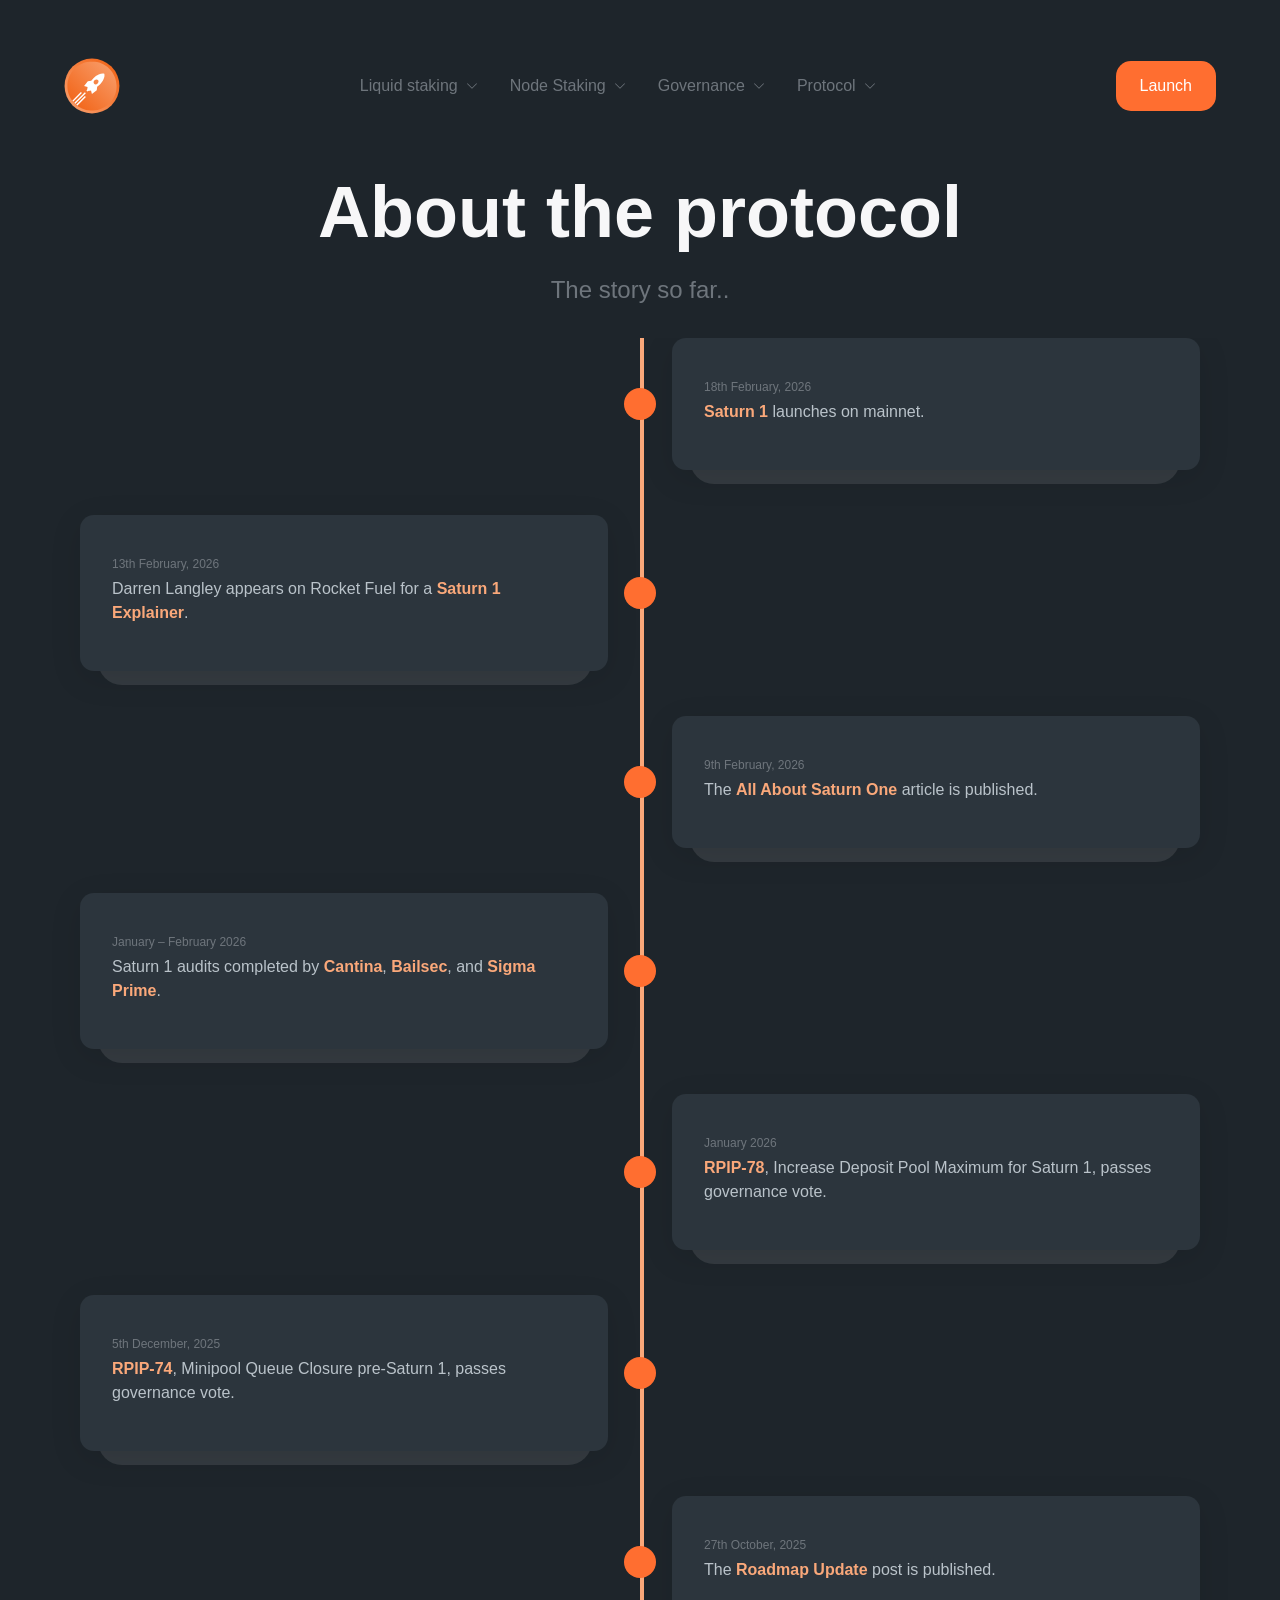
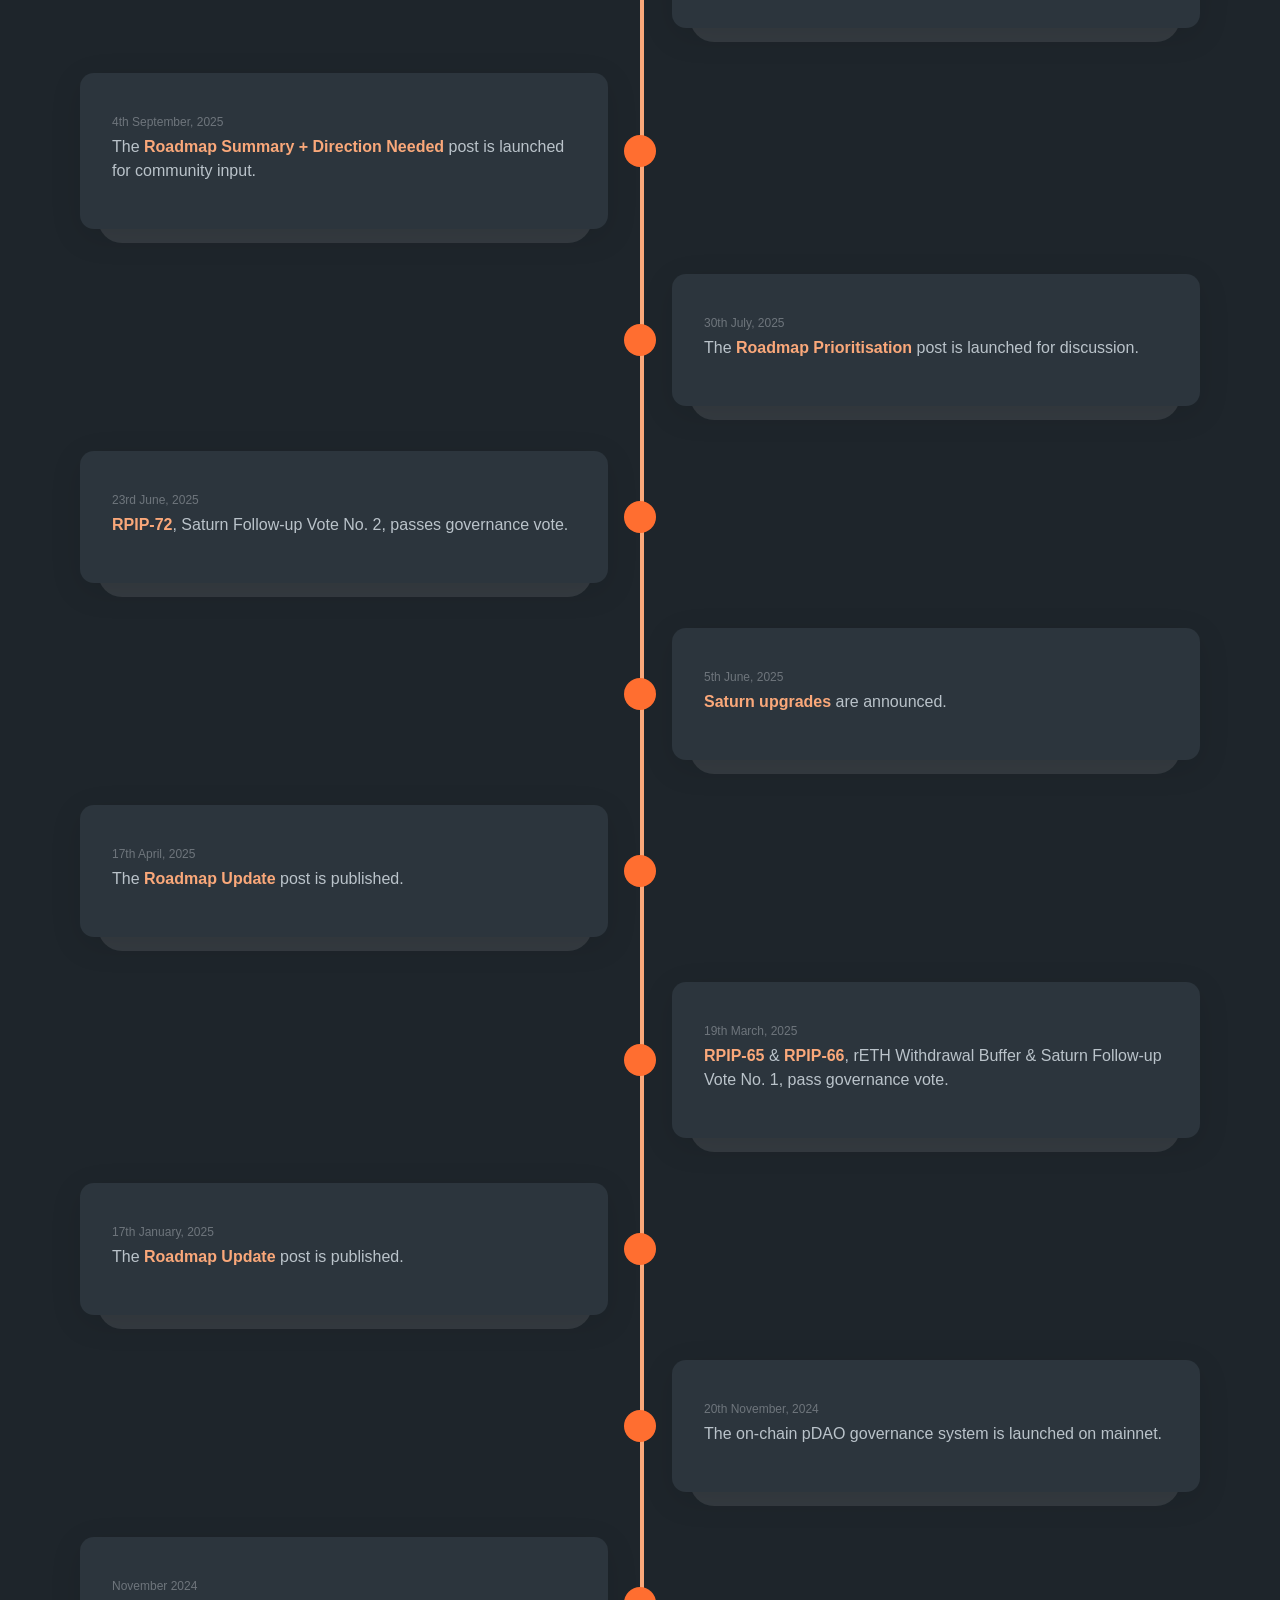
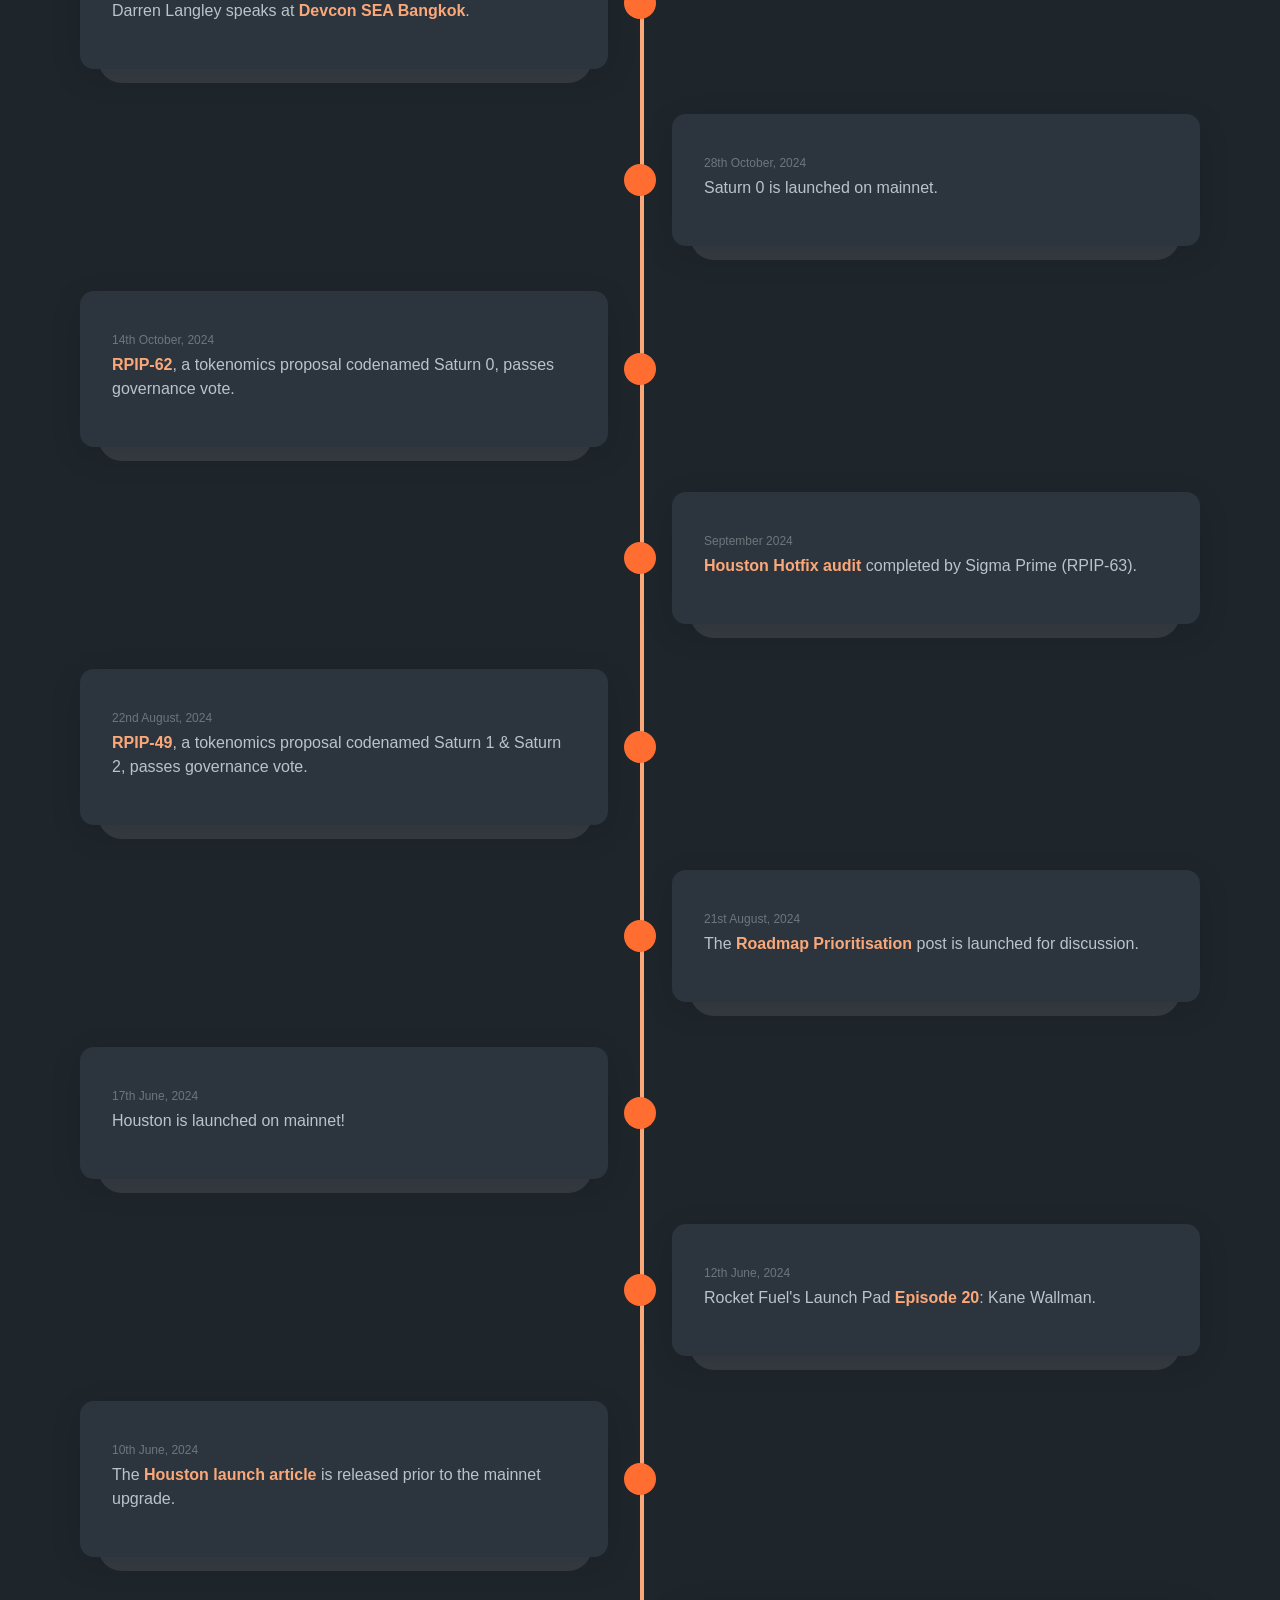
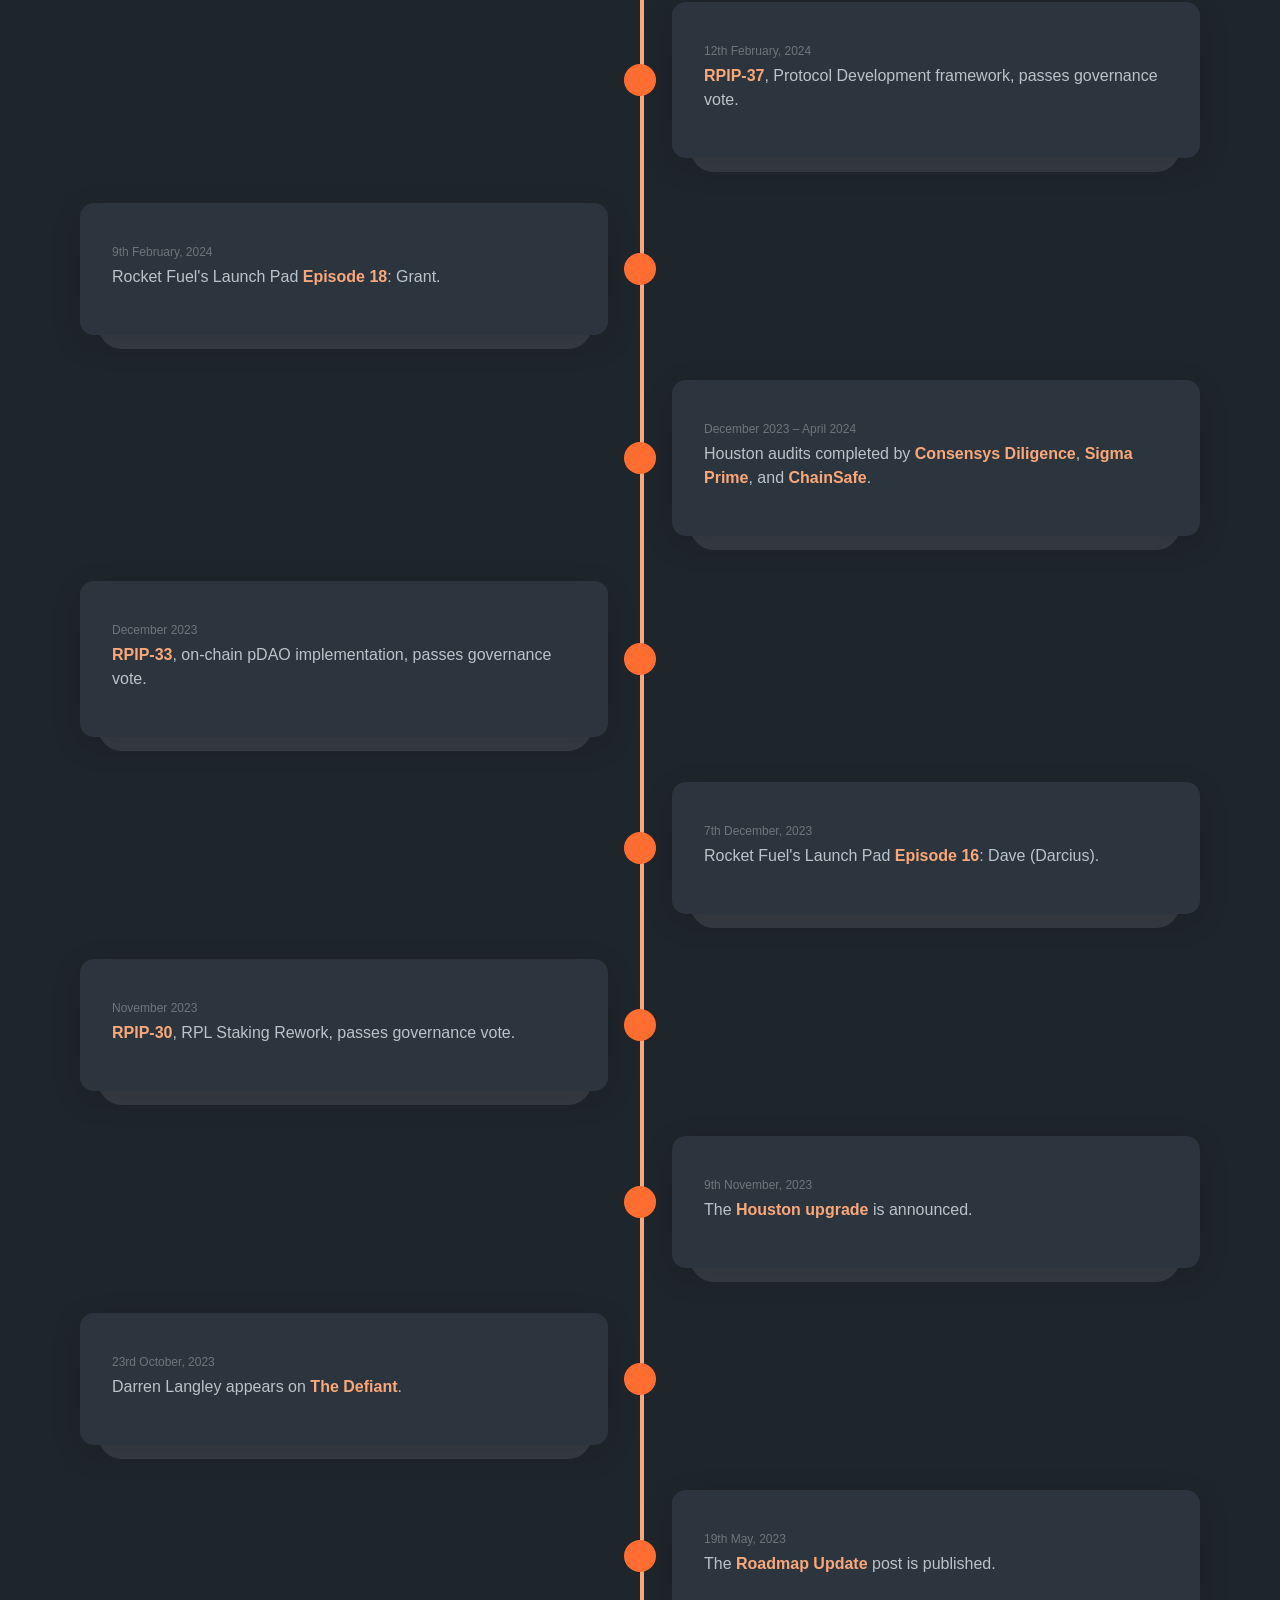
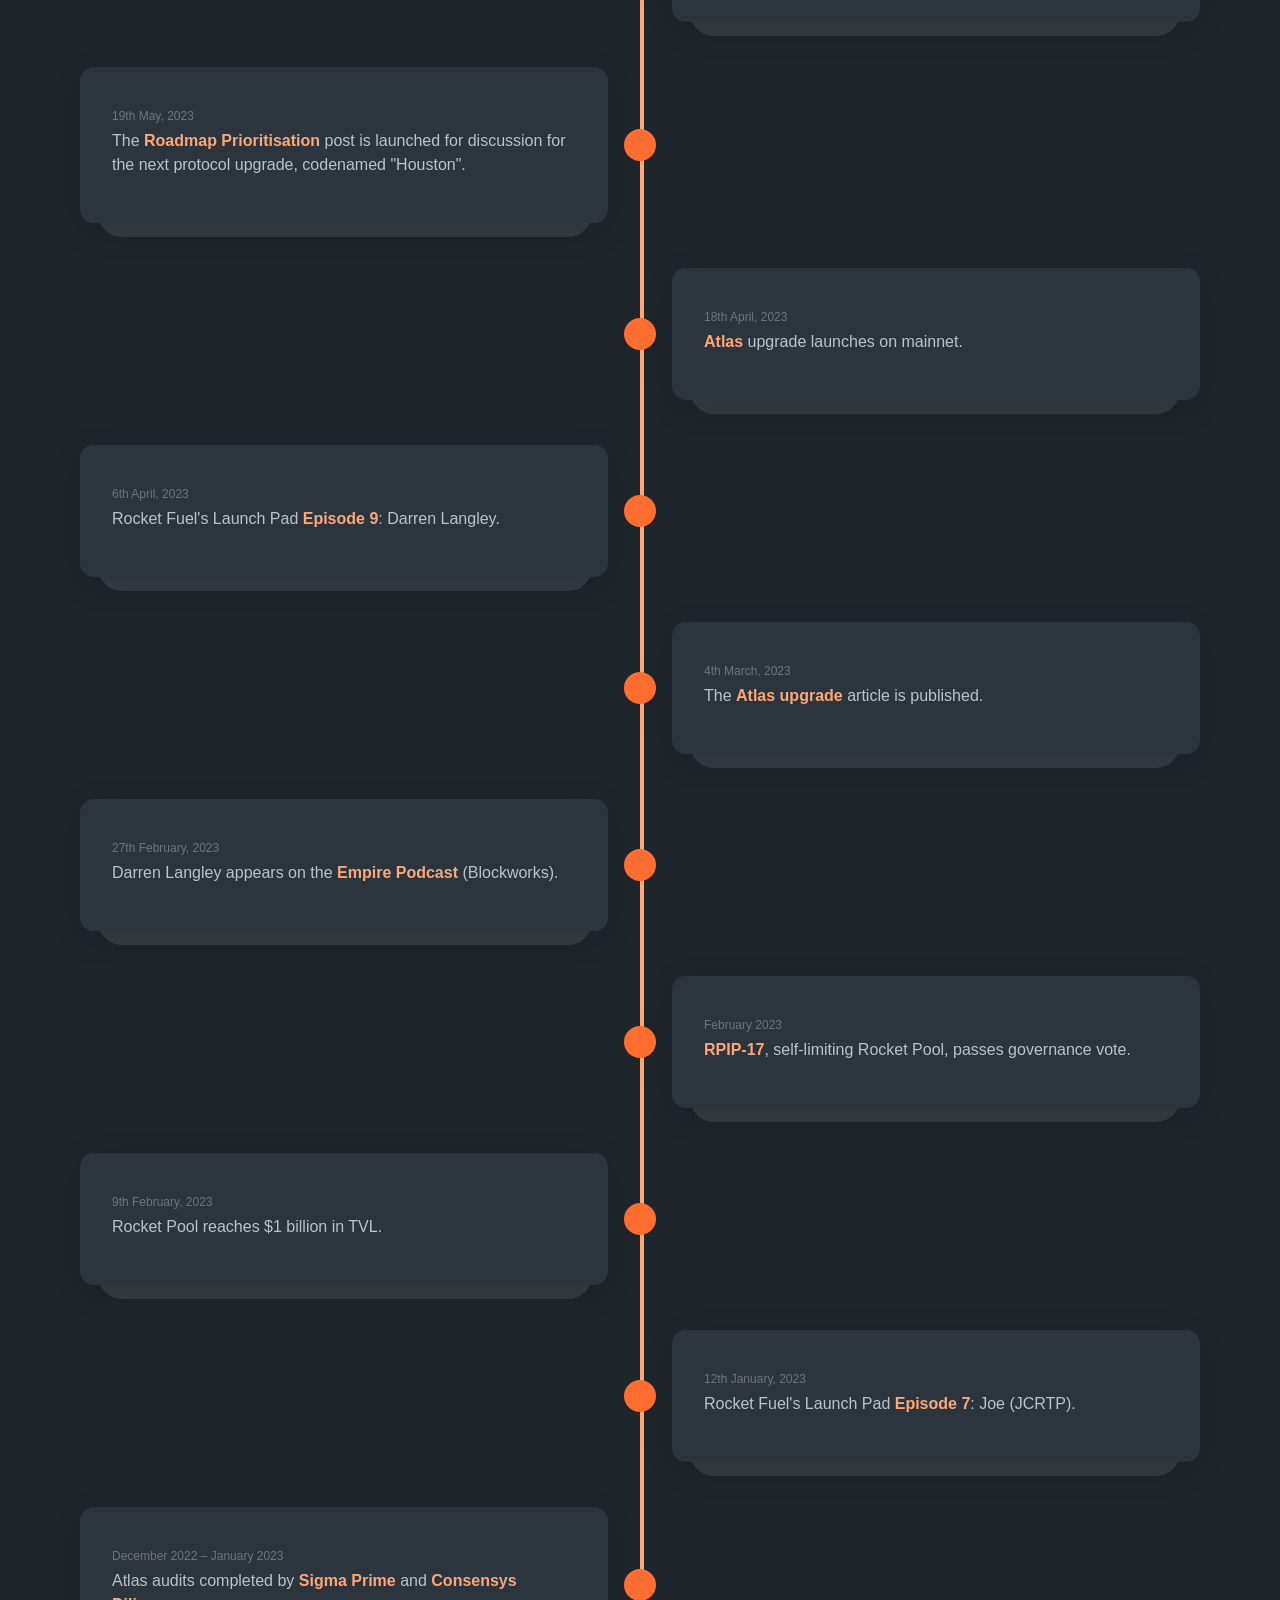
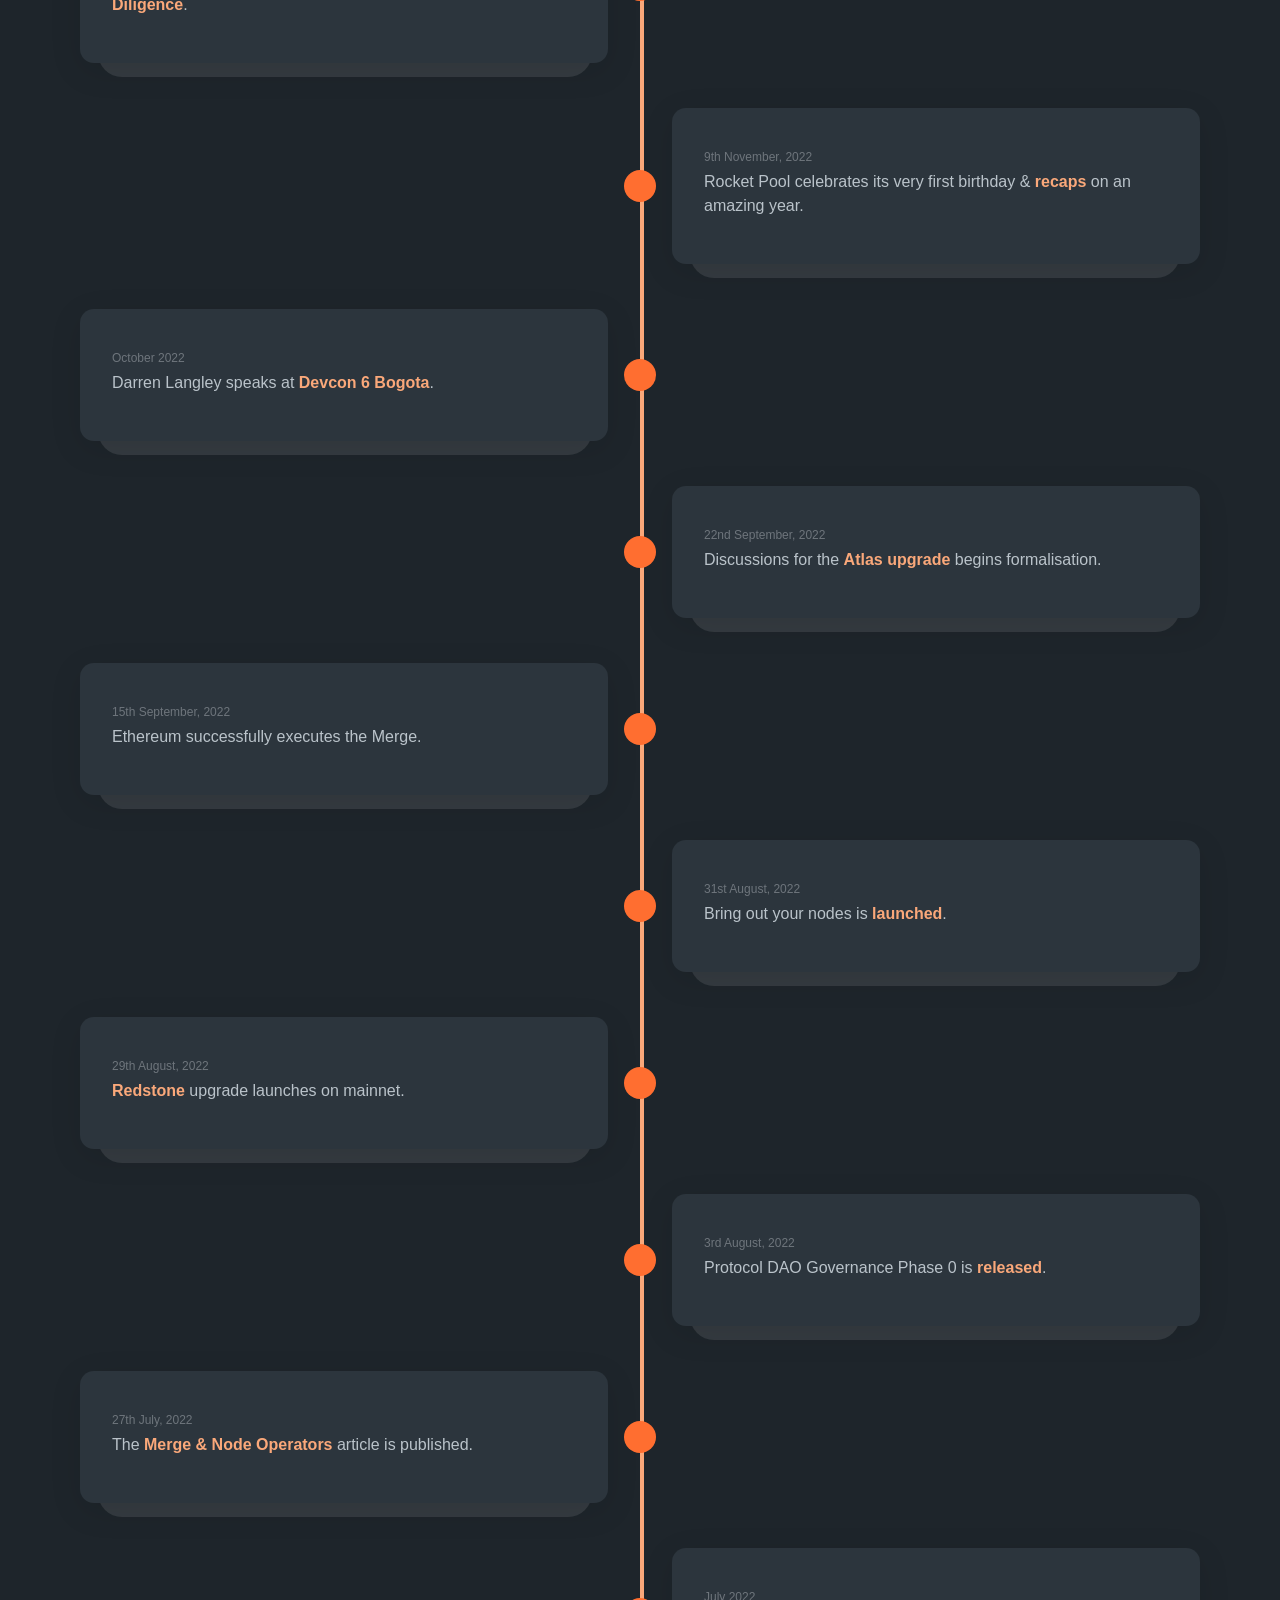
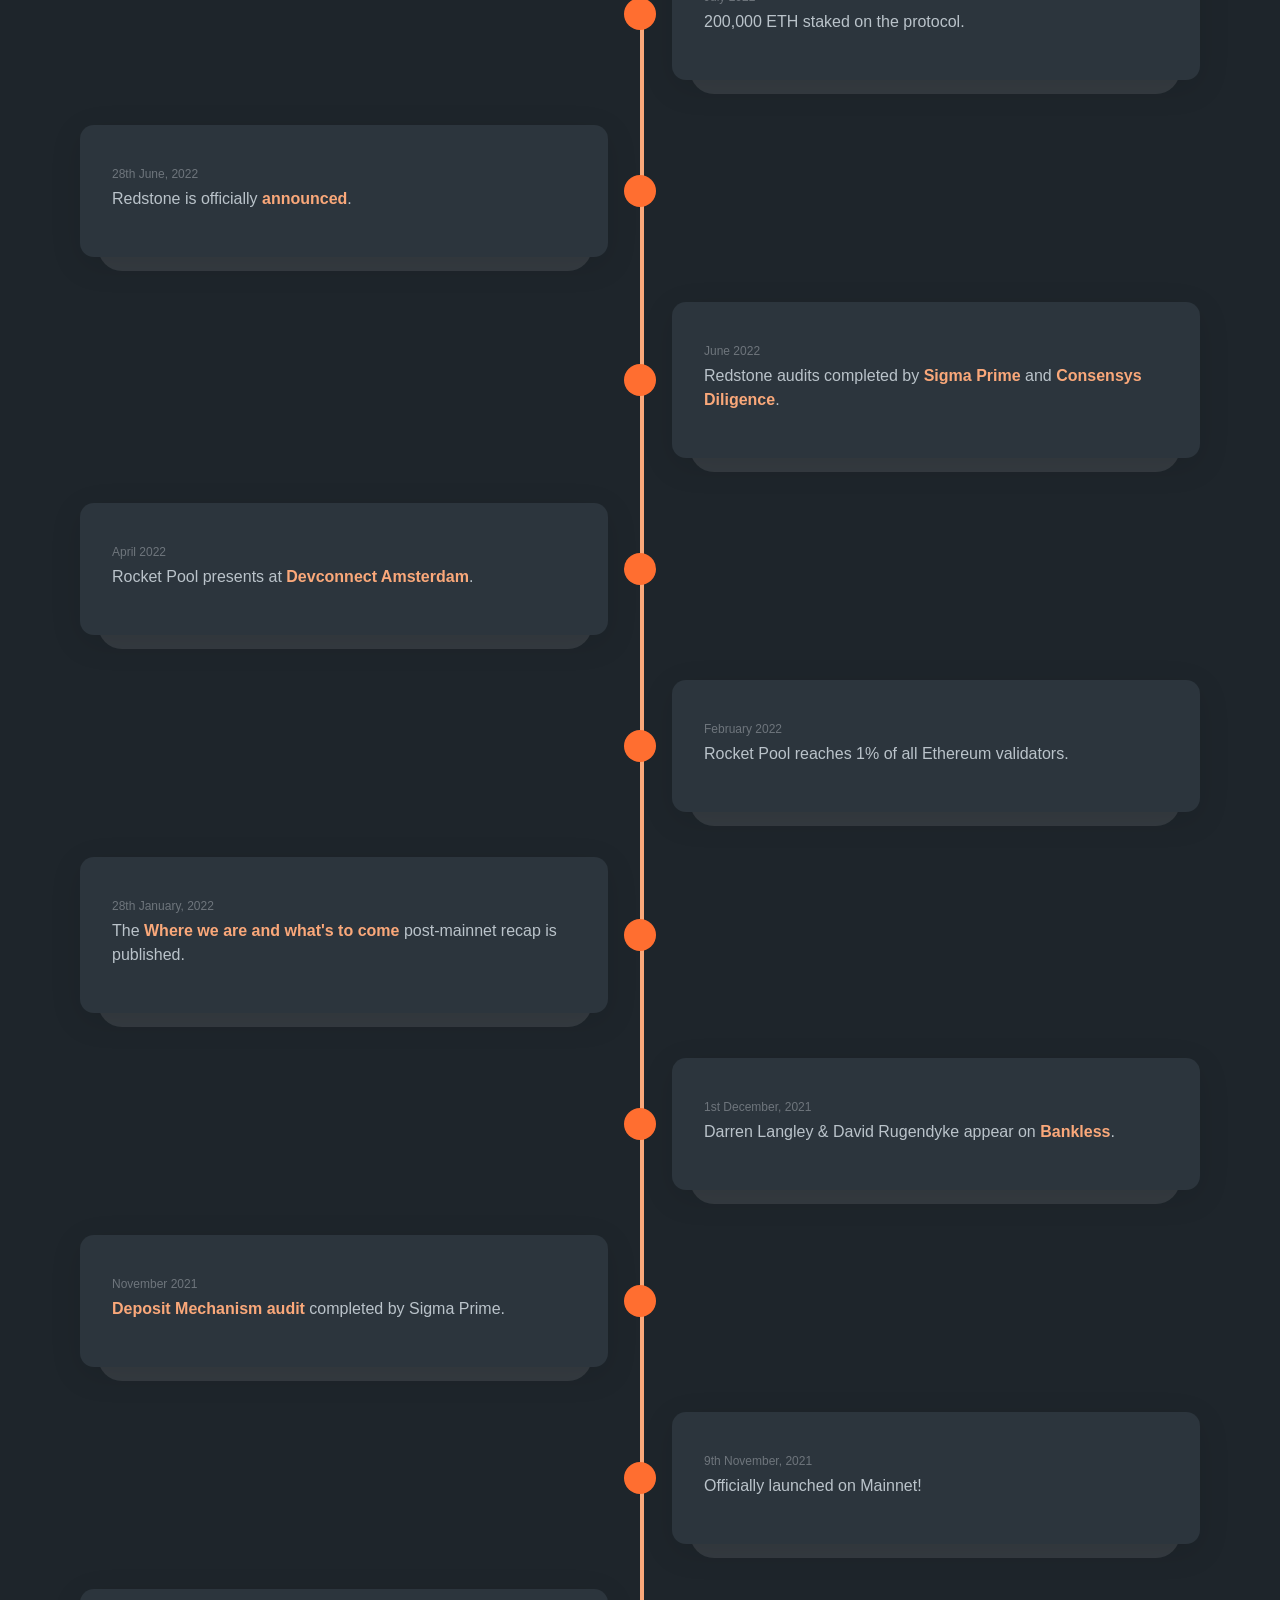
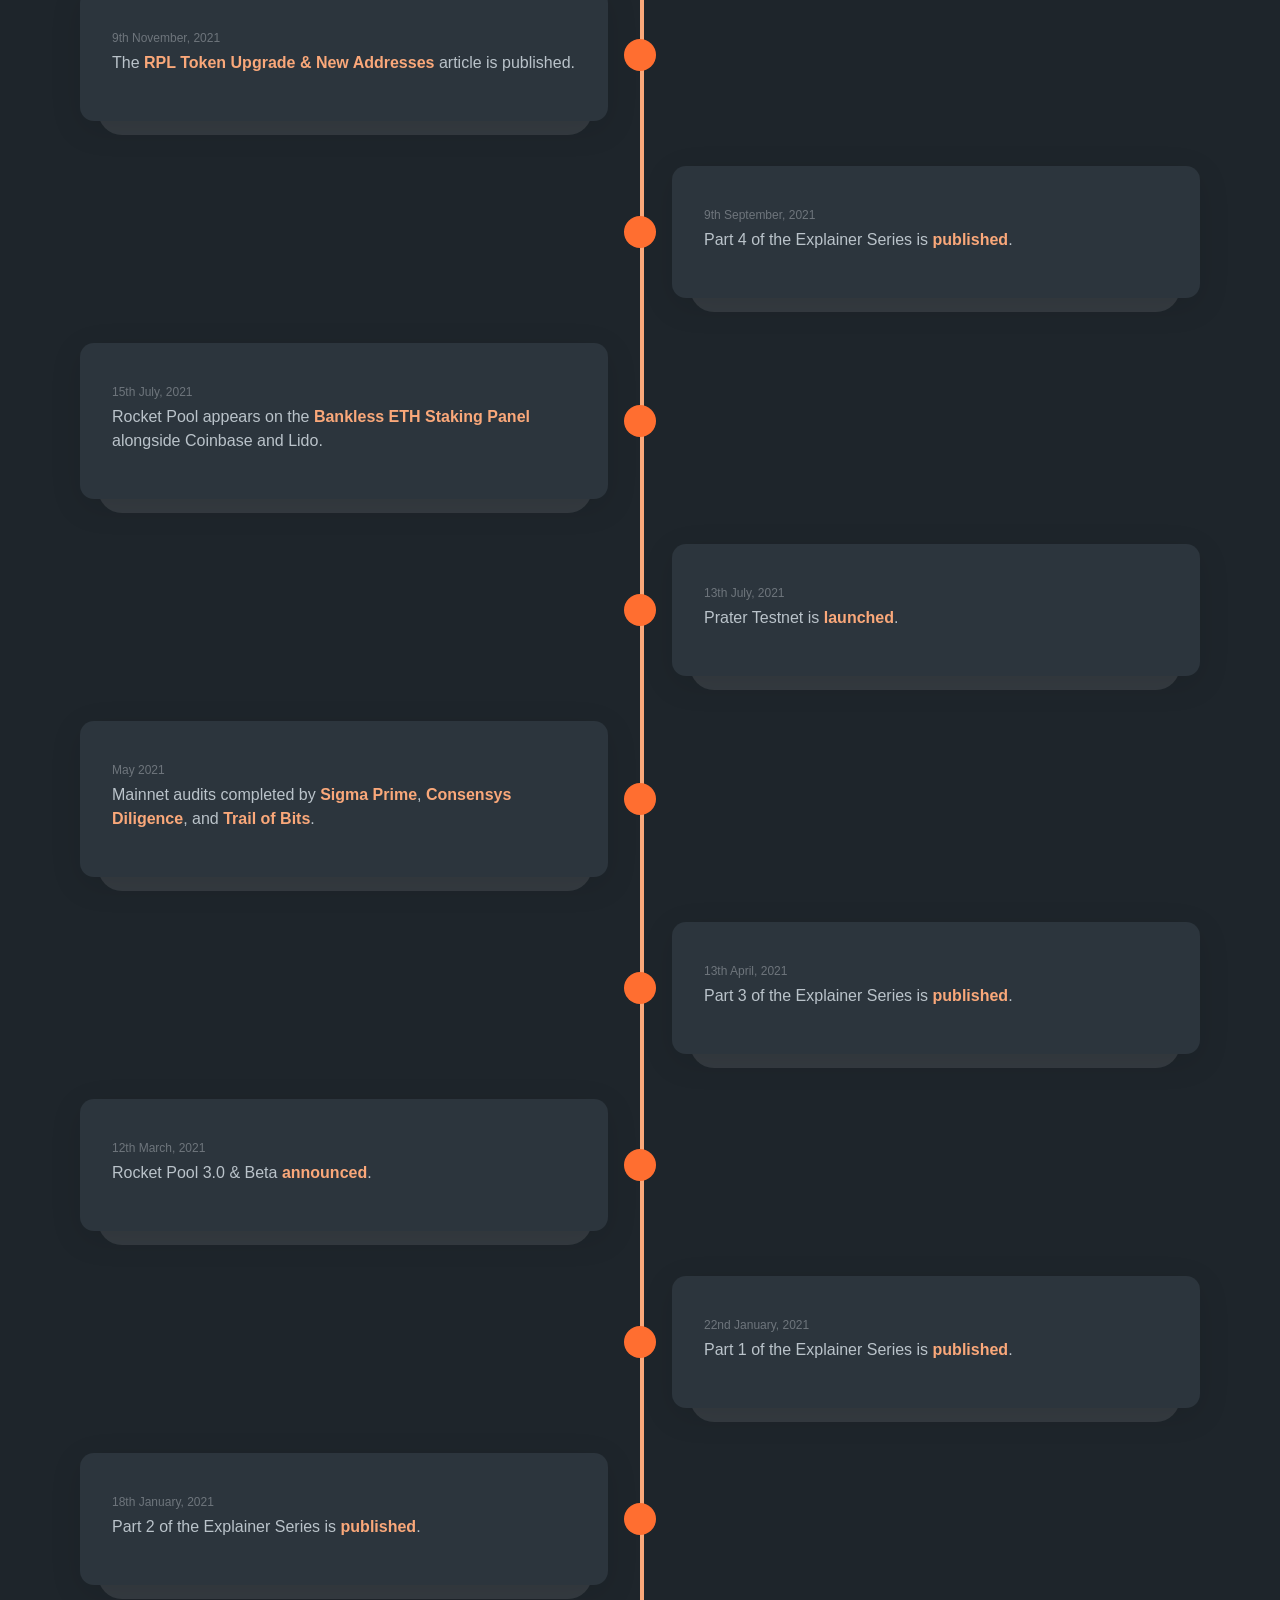
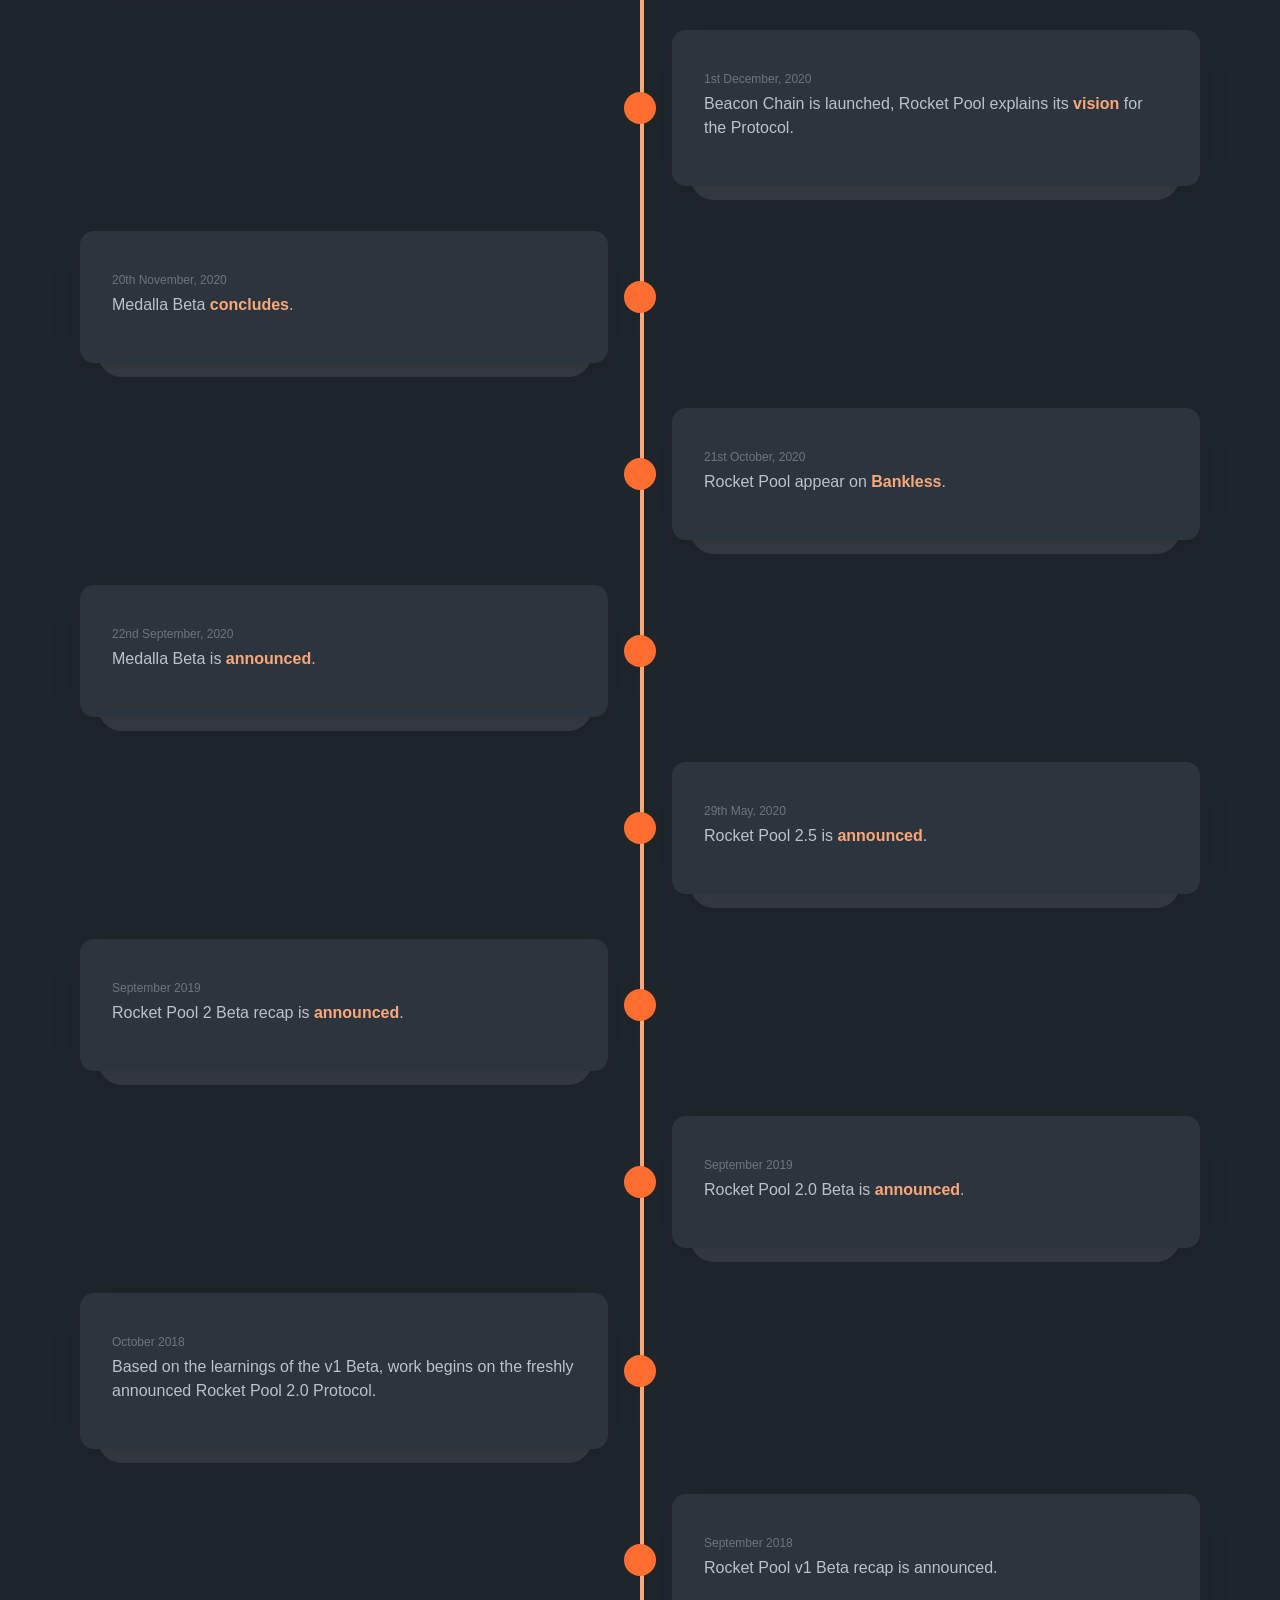
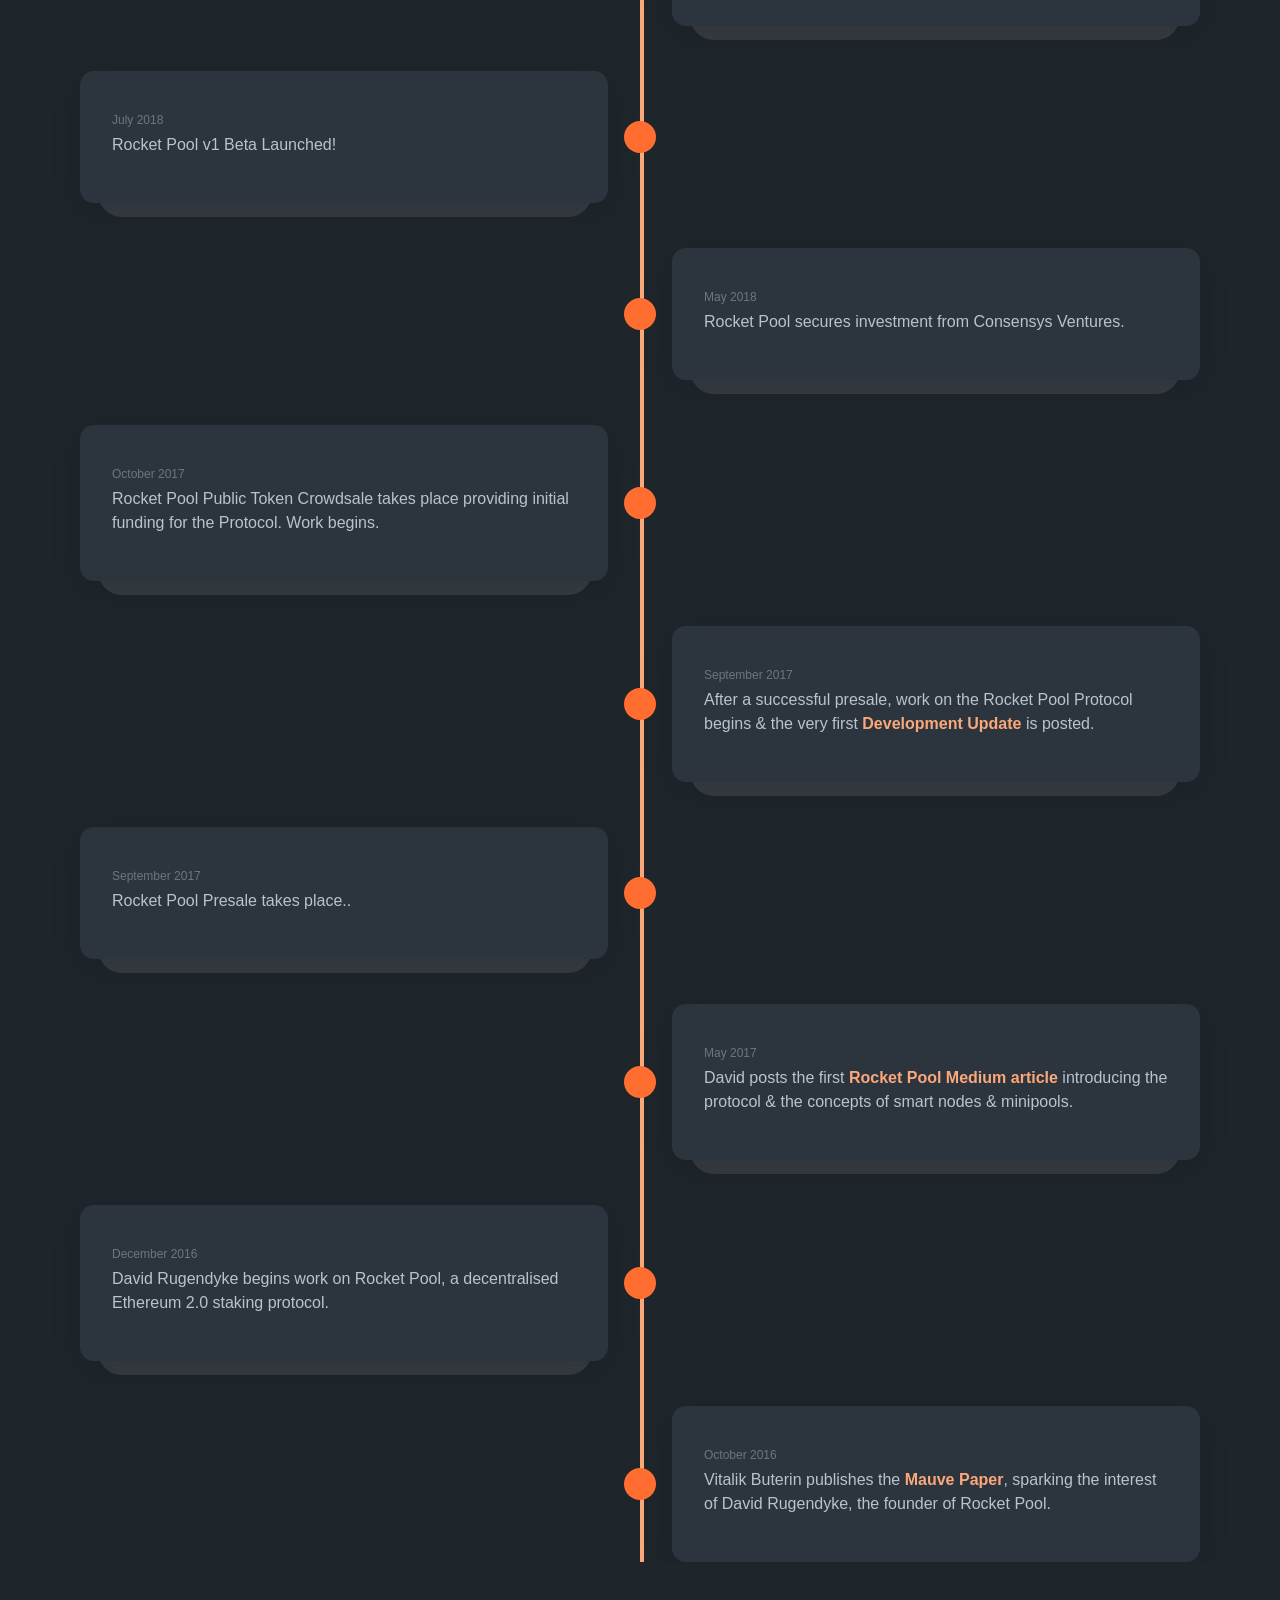
==== commit f1fd6098: "Add files via upload" ====
--- a/about.html
+++ b/about.html
@@ -27,29 +27,29 @@
             <h3 class="nontopmargin">Liquid staking</h3>
             <div class="one">
                 <svg xmlns="http://www.w3.org/2000/svg" fill="none" viewBox="0 0 24 24" stroke-width="1.5" stroke="currentColor" aria-hidden="true" data-slot="icon" class="text-primary h-6 w-6 flex-shrink-0"><path stroke-linecap="round" stroke-linejoin="round" d="m3.75 13.5 10.5-11.25L12 10.5h8.25L9.75 21.75 12 13.5H3.75Z"></path></svg>
-                <a href="./stake.html">Stake</a>
+                <a href="./stake">Stake</a>
 
             </div>
             <div class="one">
                 <svg xmlns="http://www.w3.org/2000/svg" fill="none" viewBox="0 0 24 24" stroke-width="1.5" stroke="currentColor" aria-hidden="true" data-slot="icon" class="text-primary h-6 w-6 flex-shrink-0"><path stroke-linecap="round" stroke-linejoin="round" d="M15.362 5.214A8.252 8.252 0 0 1 12 21 8.25 8.25 0 0 1 6.038 7.047 8.287 8.287 0 0 0 9 9.601a8.983 8.983 0 0 1 3.361-6.867 8.21 8.21 0 0 0 3 2.48Z"></path><path stroke-linecap="round" stroke-linejoin="round" d="M12 18a3.75 3.75 0 0 0 .495-7.468 5.99 5.99 0 0 0-1.925 3.547 5.975 5.975 0 0 1-2.133-1.001A3.75 3.75 0 0 0 12 18Z"></path></svg>
-                <a href="./stake.html">Unstake</a>
+                <a href="./stake">Unstake</a>
             </div>
             <h3>Vaults</h3>
             <div class="one">
                 <svg width="44" height="44" viewBox="0 0 120 120" fill="none" xmlns="http://www.w3.org/2000/svg" class="h-6 w-6"><path d="M119.822 78.2474L111.443 48.3409L103.375 19.5476C102.97 18.1077 101.928 16.93 100.542 16.3584L90.7595 12.3138C90.4495 12.0989 90.1782 11.9828 89.9457 11.9786L61.8692 0.36925C60.6723 -0.125037 59.329 -0.125037 58.132 0.36925L19.4639 16.3627C18.0775 16.9343 17.0355 18.112 16.6308 19.5519L0.183608 78.2474C-0.203892 79.6357 0.0415247 81.1272 0.859579 82.3178L16.338 104.849C16.9451 105.73 17.8191 106.387 18.8353 106.723L58.4765 119.755C59.4667 120.081 60.5388 120.081 61.5291 119.755L101.17 106.723C102.186 106.387 103.065 105.73 103.668 104.849L119.146 82.3178C119.964 81.1272 120.209 79.64 119.822 78.2474Z" fill="#00B4FE"></path><path d="M109.452 65.7406L66.3232 113.05C62.9347 116.768 57.0749 116.768 53.6864 113.05L10.5491 65.7406C7.58259 62.4869 7.58259 57.5139 10.5491 54.2602L53.6864 6.95053C57.0749 3.23263 62.9347 3.23263 66.3232 6.95053L109.452 54.2602C112.418 57.5139 112.418 62.4869 109.452 65.7406Z" fill="#B2E9FF"></path><path d="M59.9212 48.9546L59.9212 17.8999L34.0977 60.6709L59.9212 48.9546Z" fill="#02151F" fill-opacity="0.2"></path><path opacity="0.7" d="M59.9212 75.9153V48.9551L34.0977 60.6714L59.9212 75.9153Z" fill="#02151F"></path><path d="M59.9219 48.9546L85.7454 60.6709L59.9219 17.8999L59.9219 48.9546Z" fill="#02151F" fill-opacity="0.7"></path><path d="M59.9199 48.9536L59.9199 75.9138L85.7435 60.67L59.9199 48.9536Z" fill="#02151F"></path><path d="M59.9212 80.7979L34.0977 65.5698L59.9212 101.9L59.9212 80.7979Z" fill="#02151F" fill-opacity="0.2"></path><path d="M85.7592 65.5698L59.9199 80.7979L59.9199 101.9L85.7592 65.5698Z" fill="#02151F" fill-opacity="0.7"></path></svg>
-                <a href="./stake.html">RockSolid rETH Vault <span>NEW</span></a>
+                <a href="./stake">RockSolid rETH Vault <span>NEW</span></a>
             </div>
             <h3>Node Management</h3>
             <div class="one">
                 <svg xmlns="http://www.w3.org/2000/svg" fill="none" viewBox="0 0 24 24" stroke-width="1.5" stroke="currentColor" aria-hidden="true" data-slot="icon" class="text-primary h-6 w-6 flex-shrink-0"><path stroke-linecap="round" stroke-linejoin="round" d="M15.59 14.37a6 6 0 0 1-5.84 7.38v-4.8m5.84-2.58a14.98 14.98 0 0 0 6.16-12.12A14.98 14.98 0 0 0 9.631 8.41m5.96 5.96a14.926 14.926 0 0 1-5.841 2.58m-.119-8.54a6 6 0 0 0-7.381 5.84h4.8m2.581-5.84a14.927 14.927 0 0 0-2.58 5.84m2.699 2.7c-.103.021-.207.041-.311.06a15.09 15.09 0 0 1-2.448-2.448 14.9 14.9 0 0 1 .06-.312m-2.24 2.39a4.493 4.493 0 0 0-1.757 4.306 4.493 4.493 0 0 0 4.306-1.758M16.5 9a1.5 1.5 0 1 1-3 0 1.5 1.5 0 0 1 3 0Z"></path></svg>
-                <a href="./stake.html">Manage your Node </a>
+                <a href="./stake">Manage your Node </a>
             </div>
             <h3>HELP</h3>
             <div class="one">
                 <svg xmlns="http://www.w3.org/2000/svg" fill="none" viewBox="0 0 24 24" stroke-width="1.5" stroke="currentColor" aria-hidden="true" data-slot="icon" class="text-primary h-6 w-6 flex-shrink-0"><path stroke-linecap="round" stroke-linejoin="round" d="M12 6.042A8.967 8.967 0 0 0 6 3.75c-1.052 0-2.062.18-3 .512v14.25A8.987 8.987 0 0 1 6 18c2.305 0 4.408.867 6 2.292m0-14.25a8.966 8.966 0 0 1 6-2.292c1.052 0 2.062.18 3 .512v14.25A8.987 8.987 0 0 0 18 18a8.967 8.967 0 0 0-6 2.292m0-14.25v14.25"></path></svg>
-                <a href="./stake.html">Guides & Documentation</a>
+                <a href="./stake">Guides & Documentation</a>
             </div>
-            <a href="./stake.html" target="_blank">
+            <a href="./stake" target="_blank">
                 <button>Launch</button>
             </a>
 
@@ -60,7 +60,7 @@
     <div class="navigation" id="navbar">
         <div class="navigation-container">
             <div class="leftside">
-                <a href="./index.html" target="_blank">
+                <a href="./index" target="_blank">
                     <div class="logo">
                     <img src="./img/logo.svg" alt="">    
                 </div>
@@ -69,27 +69,27 @@
             </div>
 
             <div class="middleside">
-                <a href="./liquid.html" target="_blank">
+                <a href="./liquid" target="_blank">
                     <p>Liquid staking</p>
                     <svg xmlns="http://www.w3.org/2000/svg" width="12" height="12" fill="currentColor" class="bi bi-chevron-down" viewBox="0 0 16 16">
   <path fill-rule="evenodd" d="M1.646 4.646a.5.5 0 0 1 .708 0L8 10.293l5.646-5.647a.5.5 0 0 1 .708.708l-6 6a.5.5 0 0 1-.708 0l-6-6a.5.5 0 0 1 0-.708"/>
 </svg>
                 </a>
-                <a href="./node.html" target="_blank">
+                <a href="./node" target="_blank">
                     <p>Node Staking</p>
                     <svg xmlns="http://www.w3.org/2000/svg" width="12" height="12" fill="currentColor" class="bi bi-chevron-down" viewBox="0 0 16 16">
   <path fill-rule="evenodd" d="M1.646 4.646a.5.5 0 0 1 .708 0L8 10.293l5.646-5.647a.5.5 0 0 1 .708.708l-6 6a.5.5 0 0 1-.708 0l-6-6a.5.5 0 0 1 0-.708"/>
 </svg>
                     
                 </a>
-                <a href="./process.html" target="_blank">
+                <a href="./process" target="_blank">
                     <p>Governance</p>
                     <svg xmlns="http://www.w3.org/2000/svg" width="12" height="12" fill="currentColor" class="bi bi-chevron-down" viewBox="0 0 16 16">
   <path fill-rule="evenodd" d="M1.646 4.646a.5.5 0 0 1 .708 0L8 10.293l5.646-5.647a.5.5 0 0 1 .708.708l-6 6a.5.5 0 0 1-.708 0l-6-6a.5.5 0 0 1 0-.708"/>
 </svg>
                     
                 </a>
-                <a href="./about.html" target="_blank">
+                <a href="./about" target="_blank">
                     <p>Protocol</p>
                     <svg xmlns="http://www.w3.org/2000/svg" width="12" height="12" fill="currentColor" class="bi bi-chevron-down" viewBox="0 0 16 16">
   <path fill-rule="evenodd" d="M1.646 4.646a.5.5 0 0 1 .708 0L8 10.293l5.646-5.647a.5.5 0 0 1 .708.708l-6 6a.5.5 0 0 1-.708 0l-6-6a.5.5 0 0 1 0-.708"/>
@@ -98,7 +98,7 @@
 
             </div>
             <div class="rightside">
-                <a href="./stake.html" target="_blank">
+                <a href="./stake" target="_blank">
                     <button id="myText">Launch</button>
                 </a>
                 <div class="menu" onclick="openMenu()">
@@ -1188,46 +1188,46 @@
                 <div class="one">
                     <h4> Liquid staking </h4>
                     <div class="links">
-                    <a href="./liquid.html" target="_blank">What is liquid staking? </a>
-                    <a href="./liquid.html" target="_blank">What can I earn?</a>
-                    <a href="./liquid.html" target="_blank">What are the risks?</a>
-                    <a href="./liquid.html" target="_blank">What can I do with rETH?</a>
-                    <a href="./liquid.html" target="_blank">Launch & Stake ETH</a>
+                    <a href="./liquid" target="_blank">What is liquid staking? </a>
+                    <a href="./liquid" target="_blank">What can I earn?</a>
+                    <a href="./liquid" target="_blank">What are the risks?</a>
+                    <a href="./liquid" target="_blank">What can I do with rETH?</a>
+                    <a href="./liquid" target="_blank">Launch & Stake ETH</a>
                     </div>
                 </div>
                 <div class="one">
                     <h4> Node staking </h4>
                     <div class="links">
-                    <a href="./node.html" target="_blank">What is node staking? </a>
-                    <a href="./node.html" target="_blank">What can I earn?</a>
-                    <a href="./node.html" target="_blank">What are the costs?</a>
-                    <a href="./node.html" target="_blank">What are the responsibilities?</a>
-                    <a href="./node.html" target="_blank">Rocket Pool vs Solo staking</a>
-                    <a href="./node.html" target="_blank">Manage your node</a>
-                    <a href="./node.html" target="_blank">Documentation & Guides</a>
+                    <a href="./node" target="_blank">What is node staking? </a>
+                    <a href="./node" target="_blank">What can I earn?</a>
+                    <a href="./node" target="_blank">What are the costs?</a>
+                    <a href="./node" target="_blank">What are the responsibilities?</a>
+                    <a href="./node" target="_blank">Rocket Pool vs Solo staking</a>
+                    <a href="./node" target="_blank">Manage your node</a>
+                    <a href="./node" target="_blank">Documentation & Guides</a>
                     </div>
                 </div>
                 <div class="one">
                     <h4> Governance </h4>
                     <div class="links">
-                    <a href="./process.html" target="_blank">Process </a>
-                    <a href="./process.html" target="_blank">Oracle DAO</a>
-                    <a href="./process.html" target="_blank">Protocol DAO</a>
-                    <a href="./process.html" target="_blank">Grants management</a>
-                    <a href="./process.html" target="_blank">Incentives management</a>
-                    <a href="./process.html" target="_blank">DAO Forum</a>
+                    <a href="./process" target="_blank">Process </a>
+                    <a href="./process" target="_blank">Oracle DAO</a>
+                    <a href="./process" target="_blank">Protocol DAO</a>
+                    <a href="./process" target="_blank">Grants management</a>
+                    <a href="./process" target="_blank">Incentives management</a>
+                    <a href="./process" target="_blank">DAO Forum</a>
                     </div>
                 </div>
                 <div class="one">
                     <h4> Protocol </h4>
                     <div class="links">
-                    <a href="./about.html" target="_blank">About the protocol </a>
-                    <a href="./about.html" target="_blank">Why Rocket Pool?</a>
-                    <a href="./about.html" target="_blank">Security</a>
-                    <a href="./about.html" target="_blank">Integrations</a>
-                    <a href="./about.html" target="_blank">Community</a>
-                    <a href="./about.html" target="_blank">News</a>
-                    <a href="./about.html" target="_blank">Product comparison</a>
+                    <a href="./about" target="_blank">About the protocol </a>
+                    <a href="./about" target="_blank">Why Rocket Pool?</a>
+                    <a href="./about" target="_blank">Security</a>
+                    <a href="./about" target="_blank">Integrations</a>
+                    <a href="./about" target="_blank">Community</a>
+                    <a href="./about" target="_blank">News</a>
+                    <a href="./about" target="_blank">Product comparison</a>
                     </div>
                 </div>
 
--- a/css/about.css
+++ b/css/about.css
@@ -0,0 +1 @@
+@import url('https://fonts.googleapis[class~="com"]/css2?family=Inter:ital,opsz,wght@0,14..32,100..900;1,14..32,100..900&family=Manrope:wght@200..800&display=swap'); @import url('https://fonts.googleapis[class~="com"]/css2?family=Inter:ital,opsz,wght@0,14..32,100..900;1,14..32,100..900&family=Manrope:wght@200..800&family=Poppins:ital,wght@0,100;0,200;0,300;0,400;0,500;0,600;0,700;0,800;0,900;1,100;1,200;1,300;1,400;1,500;1,600;1,700;1,800;1,900&display=swap'); *{ box-sizing: border-box; margin: 0; padding: 0; } body { font-family: Manrope, sans-serif; scroll-behavior: smooth; padding: 0; margin: 0; color: #f7f7f8; position: relative; overflow: visible; position: relative; font-family: Inter, sans-serif; font-size: 1rem; font-weight: 500; line-height: 1.5; background: #1e252b; color: #f7f7f8; } a { text-decoration: none; color: #6e757c; } p { line-height: 1.5; } button{ font-family: inter, sans-serif; border: none; cursor: pointer; font-size: 1rem; } [class~="dropmenu"]{ width: 98%; padding: 1.25rem 1.5rem 2rem; display: flex; flex-direction: column; background: #2c353d; border-radius: 1.25rem; position: absolute; z-index: 1000; top: 0.625rem; left: 50%; transform: translate(-50%); pointer-events: none; opacity: 0; transition: opacity 0.3s ease; } #dropmenu[class~="active"] { opacity: 1; pointer-events: auto; } [class~="dropmenu"] [class~="topside"]{ display: flex; justify-content: space-between; align-items: center; } [class~="dropmenu"] [class~="topside"] img{ width: 3.5rem; } [class~="dropmenu"] [class~="topside"] [class~="exit"]{ cursor: pointer; } [class~="dropmenu"] [class~="bottomside"]{ margin-top: 2rem; display: flex; flex-direction: column; } [class~="dropmenu"] [class~="bottomside"]{ margin-top: 2rem; } [class~="dropmenu"] [class~="bottomside"] h3{ font-size: 1rem; color: #bac3ca; text-transform: uppercase; font-weight: 500; margin: 2.5rem 0 1.25rem; } [class~="dropmenu"] [class~="bottomside"] [class~="nontopmargin"]{ margin-top: 0; } [class~="dropmenu"] [class~="bottomside"] [class~="one"]{ display: flex; align-items: center; padding: 0.75rem 0; } [class~="dropmenu"] [class~="bottomside"] [class~="one"] a{ margin-left: 0.75rem; color: #eeeff2; } [class~="dropmenu"] [class~="bottomside"] [class~="one"] svg{ width: 1.5rem; height: 1.5rem; color: #ff6e30; } [class~="dropmenu"] [class~="bottomside"] [class~="one"] span{ background: #00b4fe; padding: 0.25rem 0.5rem; font-size: 0.75rem; border-radius: 0.375rem; margin-left: 0.5rem; } [class~="dropmenu"] [class~="bottomside"] button{ padding: 1rem; background: #ff6e30; color: white; width: 100%; border-radius: 0.875rem; } [class~="navigation"] { padding: 3.125rem 0; position: relative; z-index: 40; } [class~="navigation"] [class~="navigation-container"] { display: flex; justify-content: space-between; margin: auto; align-items: center; margin: 0 auto; width: 78rem; padding: 0 4rem; position: relative; } [class~="navigation"] [class~="navigation-container"] [class~="leftside"] [class~="logo"] { display: flex; } [class~="navigation"] [class~="navigation-container"] [class~="leftside"] [class~="logo"] img { width: 3.5rem; height: 3.5rem; } [class~="navigation"] [class~="navigation-container"] [class~="middleside"]{ display: flex; } [class~="navigation"] [class~="navigation-container"] [class~="middleside"] a{ display: flex; align-items: center; transition-duration: .5s; margin-top: 1.5rem; padding: 0 1rem 1.5rem; font-size: 1.125rem; font-weight: 400; color: #6e757c; font-size: 1rem; align-items: center; } [class~="navigation"] [class~="navigation-container"] [class~="middleside"] a svg{ margin-left: 0.5rem; } [class~="navigation"] [class~="navigation-container"] [class~="rightside"]{ display: flex; } [class~="navigation"] [class~="navigation-container"] [class~="rightside"] [class~="menu"]{ display: none; padding: 0.5rem; border-radius: 0.3125rem; } [class~="navigation"] [class~="navigation-container"] [class~="rightside"] [class~="menu"]:hover{ background: #eeeff2; } [class~="navigation"] [class~="navigation-container"] [class~="rightside"] [class~="menu"] svg{ color: #6e757c; } [class~="navigation"] [class~="navigation-container"] [class~="rightside"] button{ display: flex; padding: 1rem 1.5rem; border: none; background: #ff6e30; color: white; border-radius: 0.9375rem; } [class~="headline"]{ width: 100%; text-align: center; display: flex; } [class~="headline"] [class~="headline-container"]{ margin: 0 auto; max-width: 78rem; padding: 0 4rem; justify-content: center; display: flex; flex-direction: column; align-items: center; text-align: center; } [class~="headline"] [class~="headline-container"] h1{ font-size: 4.5rem; line-height: 1.11111; font-family: Poppins, sans-serif; font-weight: 600; margin-bottom: 1.375rem; } [class~="headline"] [class~="headline-container"] h3{ color: #6e757c; font-size: 1.5rem; line-height: 1.33333; margin: 0 auto 2rem; text-align: center; font-weight: 500; } [class~="imagelist"]{ width: 100%; overflow: hidden; margin-bottom: 6.25rem; } [class~="imagelist"] [class~="imagelist-container"]{ margin: 0 auto; max-width: 78rem; padding: 0 4rem; } [class~="imagelist"] [class~="imagelist-container"] [class~="box"]{ display: flex; flex-direction: column; position: relative; } [class~="imagelist"] [class~="imagelist-container"] [class~="box"] [class~="line"]{ background: #faa87a; width: 0.25rem; position: absolute; left: 50%; height: max-content; top: 0; bottom: 0; height: 100%; } [class~="imagelist"] [class~="imagelist-container"] [class~="box"] [class~="one"]{ width: 100%; margin-bottom: 2.8125rem; display: flex; } [class~="imagelist"] [class~="imagelist-container"] [class~="box"] [class~="last"]{ margin-bottom: 0rem; } [class~="imagelist"] [class~="imagelist-container"] [class~="box"] [class~="one"] [class~="left"]{ width: 100%; padding-right: 2rem; } [class~="imagelist"] [class~="imagelist-container"] [class~="box"] [class~="one"] [class~="right"]{ justify-self: end; width: 100%; padding-left: 2rem; position: relative; } [class~="imagelist"] [class~="imagelist-container"] [class~="box"] [class~="one"] [class~="right"] [class~="right-container"]{ padding: 2.5rem 2rem 2.875rem; background: #2c353d; color: #bac3ca; border-radius: 0.875rem; box-shadow: 0 0.5rem 2rem #0000001a; padding: 2.5rem 2rem 2.875rem; width: 100%; justify-self: end; } [class~="imagelist"] [class~="imagelist-container"] [class~="box"] [class~="one"] [class~="right"] [class~="right-container"]::before{ background: #f7f7f81a; border-radius: 1.5rem; content: ""; inset: 2.5rem 1.25rem -0.875rem 3.125rem; position: absolute; z-index: -1; } [class~="imagelist"] [class~="imagelist-container"] [class~="box"] [class~="one"] [class~="right"]::before { content: ""; position: absolute; left: -1rem; top: 50%; transform: translateY(-50%); width: 2rem; height: 2rem; background-color: #ff6e30; border-radius: 50%; background-repeat: no-repeat; background-position: center; background-size: 1.125rem 1.125rem; background-image: url("data:image/svg+xml;utf8,<svg xmlns='http://www.w3[class~="org"]/2000/svg' fill='none' viewBox='0 0 24 24' stroke-width='1.5' stroke='white'><path stroke-linecap='round' stroke-linejoin='round' d='M15.59 14.37a6 6 0 0 1-5.84 7.38v-4.8m5.84-2.58a14.98 14.98 0 0 0 6.16-12.12A14.98 14.98 0 0 0 9.631 8.41m5.96 5.96a14.926 14.926 0 0 1-5.841 2.58m-.119-8.54a6 6 0 0 0-7.381 5.84h4.8m2.581-5.84a14.927 14.927 0 0 0-2.58 5.84m2.699 2.7c-.103.021-.207.041-.311.06a15.09 15.09 0 0 1-2.448-2.448 14.9 14.9 0 0 1 .06-.312m-2.24 2.39a4.493 4.493 0 0 0-1.757 4.306 4.493 4.493 0 0 0 4.306-1.758M16.5 9a1.5 1.5 0 1 1-3 0 1.5 1.5 0 0 1 3 0Z'/></svg>"); } [class~="imagelist"] [class~="imagelist-container"] [class~="box"] [class~="one"] [class~="right"] p{ font-size: 0.75rem; margin-bottom: 0.25rem; color: #6e757c; } [class~="imagelist"] [class~="imagelist-container"] [class~="box"] [class~="one"] [class~="right"] h5{ font-size: 1rem; font-weight: 500; } [class~="imagelist"] [class~="imagelist-container"] [class~="box"] [class~="one"] [class~="right"] h5 span{ font-size: 1rem; font-weight: 600; color: #faa87a; } [class~="imagelist"] [class~="imagelist-container"] [class~="box"] [class~="two"]{ width: 100%; margin-bottom: 2.8125rem; display: flex; } [class~="imagelist"] [class~="imagelist-container"] [class~="box"] [class~="two"] [class~="left"]{ justify-self: end; width: 100%; padding-right: 2rem; position: relative; } [class~="imagelist"] [class~="imagelist-container"] [class~="box"] [class~="two"] [class~="left"]::after { content: ""; position: absolute; right: -1rem; top: 50%; transform: translateY(-50%); width: 2rem; height: 2rem; background-color: #ff6e30; border-radius: 50%; background-repeat: no-repeat; background-position: center; background-size: 1.125rem 1.125rem; background-image: url("data:image/svg+xml;utf8,<svg xmlns='http://www.w3[class~="org"]/2000/svg' fill='none' viewBox='0 0 24 24' stroke-width='1.5' stroke='white'><path stroke-linecap='round' stroke-linejoin='round' d='M15.59 14.37a6 6 0 0 1-5.84 7.38v-4.8m5.84-2.58a14.98 14.98 0 0 0 6.16-12.12A14.98 14.98 0 0 0 9.631 8.41m5.96 5.96a14.926 14.926 0 0 1-5.841 2.58m-.119-8.54a6 6 0 0 0-7.381 5.84h4.8m2.581-5.84a14.927 14.927 0 0 0-2.58 5.84m2.699 2.7c-.103.021-.207.041-.311.06a15.09 15.09 0 0 1-2.448-2.448 14.9 14.9 0 0 1 .06-.312m-2.24 2.39a4.493 4.493 0 0 0-1.757 4.306 4.493 4.493 0 0 0 4.306-1.758M16.5 9a1.5 1.5 0 1 1-3 0 1.5 1.5 0 0 1 3 0Z'/></svg>"); } [class~="imagelist"] [class~="imagelist-container"] [class~="box"] [class~="two"] [class~="left"] [class~="left-container"]{ padding: 2.5rem 2rem 2.875rem; background: #2c353d; color: #bac3ca; border-radius: 0.875rem; box-shadow: 0 0.5rem 2rem #0000001a; padding: 2.5rem 2rem 2.875rem; width: 100%; justify-self: end; } [class~="imagelist"] [class~="imagelist-container"] [class~="box"] [class~="two"] [class~="left"] [class~="left-container"]::before{ background: #f7f7f81a; border-radius: 1.5rem; content: ""; inset: 0rem 3rem -0.875rem 1.125rem; position: absolute; z-index: -1; } [class~="imagelist"] [class~="imagelist-container"] [class~="box"] [class~="two"] [class~="left"] p{ font-size: 0.75rem; margin-bottom: 0.25rem; color: #6e757c; } [class~="imagelist"] [class~="imagelist-container"] [class~="box"] [class~="two"] [class~="left"] h5{ font-size: 1rem; font-weight: 500; } [class~="imagelist"] [class~="imagelist-container"] [class~="box"] [class~="two"] [class~="left"] h5 span{ font-size: 1rem; font-weight: 600; color: #faa87a; } [class~="imagelist"] [class~="imagelist-container"] [class~="box"] [class~="two"] [class~="right"]{ width: 100%; padding-left: 2rem; } [class~="next"]{ width: 100%; margin-bottom: 8.5rem; overflow: hidden; } [class~="next"] [class~="next-container"]{ margin: 0 auto; max-width: 78rem; padding: 0 4rem; } [class~="next"] [class~="next-container"] [class~="box"]{ background: linear-gradient(90.33deg, #fea989 .02%, #99b4db 98.92%); border-radius: 1.5rem; padding: 4rem 4rem 7.5rem; position: relative; text-align: center; } [class~="next"] [class~="next-container"] [class~="box"] h2{ font-size: 2.5rem; line-height: 1.2; font-family: Poppins, sans-serif; font-weight: 600; color: #2c353d; margin-bottom: 2rem; } [class~="next"] [class~="next-container"] [class~="box"] p{ color: #2c353d; font-size: 1.125rem; line-height: 1.33333; margin: 0 auto 2rem; text-align: center; } [class~="next"] [class~="next-container"] [class~="box"] button{ align-items: center; border-radius: 1rem; cursor: pointer; display: inline-flex; font-size: 1rem; font-weight: 700; height: 3.5rem; justify-content: center; min-width: 7.75rem; padding: 0 1.5rem; transition: all .2s; background: #ff6e30; color: #f7f7f8; } [class~="footer"]{ margin-bottom: 6.25rem; padding-top: 3rem; } [class~="footer"] [class~="footer-container"]{ margin: 0 auto; max-width: 78rem; padding: 0 4rem; } [class~="footer"] [class~="footer-container"]{ margin: 0 auto; max-width: 78rem; padding: 0 4rem; } [class~="footer"] [class~="footer-container"] [class~="topside"]{ display: flex; width: 100%; justify-content: space-between; padding: 0 1.5rem; margin: 3rem 0 0; } [class~="footer"] [class~="footer-container"] [class~="topside"] [class~="one"]{ display: flex; flex-direction: column; } [class~="footer"] [class~="footer-container"] [class~="topside"] [class~="one"] h4{ font-size: 0.875rem; text-transform: uppercase; } [class~="footer"] [class~="footer-container"] [class~="topside"] [class~="one"] [class~="links"]{ display: flex; flex-direction: column; margin-top: 1rem; } [class~="footer"] [class~="footer-container"] [class~="topside"] [class~="one"] [class~="links"] a{ display: flex; flex-direction: column; margin-bottom: 1rem; } [class~="footer"] [class~="footer-container"] [class~="topside"] [class~="one"] [class~="links"] a:hover{ color: white; } [class~="footer"] [class~="footer-container"] [class~="bottomside"]{ display: flex; flex-direction: column; margin: 3rem 0 0 ; padding: 2rem 0 0; justify-content: center; align-items: center; text-align: center; } [class~="footer"] [class~="footer-container"] [class~="bottomside"] img{ width: 2.5rem; height: 2.5rem; } [class~="footer"] [class~="footer-container"] [class~="bottomside"] h5{ font-size: 1rem; margin-bottom: 1rem; color: #ff6e30; font-weight: 600; } [class~="footer"] [class~="footer-container"] [class~="bottomside"] h4{ font-size: 1rem; margin-bottom: 1rem; color: #6e6e6e; font-weight: 600; } [class~="footer"] [class~="footer-container"] [class~="bottomside"] [class~="social"]{ display: flex; margin-bottom: 1rem; } [class~="footer"] [class~="footer-container"] [class~="bottomside"] [class~="social"] svg{ width: 1.5rem; height: 1.5rem; margin-right: 1.5rem; fill: #6e6e6e; } [class~="footer"] [class~="footer-container"] [class~="bottomside"] [class~="privacy"]{ display: flex; margin-bottom: 1rem; } [class~="footer"] [class~="footer-container"] [class~="bottomside"] [class~="privacy"] a{ padding-right: 1rem; } [class~="footer"] [class~="footer-container"] [class~="bottomside"] p{ color: #6e6e6e; } @media (max-width:80rem) { [class~="navigation"] [class~="navigation-container"] { width: 100%; } [class~="headline"] [class~="headline-container"]{ width: 100%; } [class~="imagelist"] [class~="imagelist-container"]{ width: 100%; } [class~="next"] [class~="next-container"]{ width: 100%; } [class~="footer"] [class~="footer-container"]{ width: 100%; } } @media (max-width:73.75rem){ [class~="headline"] [class~="headline-container"] h1{ font-size: 3rem; width: 25rem; } } @media (max-width:64rem){ [class~="navigation"] [class~="navigation-container"] { padding: 0 2rem; } [class~="navigation"] [class~="navigation-container"] [class~="middleside"]{ display: none; } [class~="navigation"] [class~="navigation-container"] [class~="rightside"] [class~="menu"]{ display: flex; } [class~="navigation"] [class~="navigation-container"] [class~="rightside"] button{ display: none; } [class~="headline"] [class~="headline-container"]{ padding: 0 2rem; } [class~="imagelist"] [class~="imagelist-container"]{ padding: 0 2rem; } [class~="next"] [class~="next-container"]{ padding: 0 2rem; } [class~="footer"] [class~="footer-container"]{ padding: 0 2rem; } } @media (max-width:47.8125rem){ [class~="navigation"] { padding: 1.875rem 0; } [class~="headline"] [class~="headline-container"]{ padding: 0 0.75rem; } [class~="headline"] [class~="headline-container"] h1{ font-size: 2.5rem; } [class~="headline"] [class~="headline-container"] h3{ color: #6e757c; font-size: 1rem; width: 12.5rem; } [class~="imagelist"] [class~="imagelist-container"]{ padding: 0 0.75rem; } [class~="imagelist"] [class~="imagelist-container"] [class~="box"] [class~="one"] [class~="right"] [class~="right-container"]{ padding: 1.5rem; } [class~="imagelist"] [class~="imagelist-container"] [class~="box"] [class~="two"] [class~="left"] [class~="left-container"]{ padding: 1.5rem; } [class~="imagelist"] [class~="imagelist-container"] [class~="box"] [class~="one"] [class~="right"] [class~="right-container"]::before{ display: none; } [class~="imagelist"] [class~="imagelist-container"] [class~="box"] [class~="two"] [class~="left"] [class~="left-container"]::before{ display: none; } [class~="next"] [class~="next-container"]{ padding: 0 0.75rem; } [class~="next"] [class~="next-container"] [class~="box"]{ padding: 5rem 0.75rem 5.5rem; } [class~="footer"] [class~="footer-container"]{ padding: 0 0.75rem; } [class~="footer"] [class~="footer-container"] [class~="topside"]{ padding: 0; gap: 1rem; } } @media (max-width:37.5625rem){ [class~="dropmenu"]{ width: 100%; top: 0; padding: 1.25rem 0.75rem 1.5rem; } [class~="header"] [class~="header-container"]{ padding: 0 0.75rem; } [class~="footer"] [class~="footer-container"] [class~="topside"]{ display: grid; grid-template-columns: 1fr 1fr; gap: 2rem; } } @media (max-width:29.375rem){ [class~="navigation"] { padding: 1.25rem 0; } [class~="navigation"] [class~="navigation-container"] { padding: 0 0.625rem; } [class~="navigation"] [class~="navigation-container"] [class~="leftside"] [class~="logo"] img { width: 2.5rem; height: 2.5rem; } [class~="headline"] [class~="headline-container"] h1{ width: 100%; } [class~="footer"] [class~="footer-container"] [class~="bottomside"] [class~="social"]{ gap: .5rem; } [class~="footer"] [class~="footer-container"] [class~="bottomside"] [class~="social"] svg{ margin-right: 0; } }
